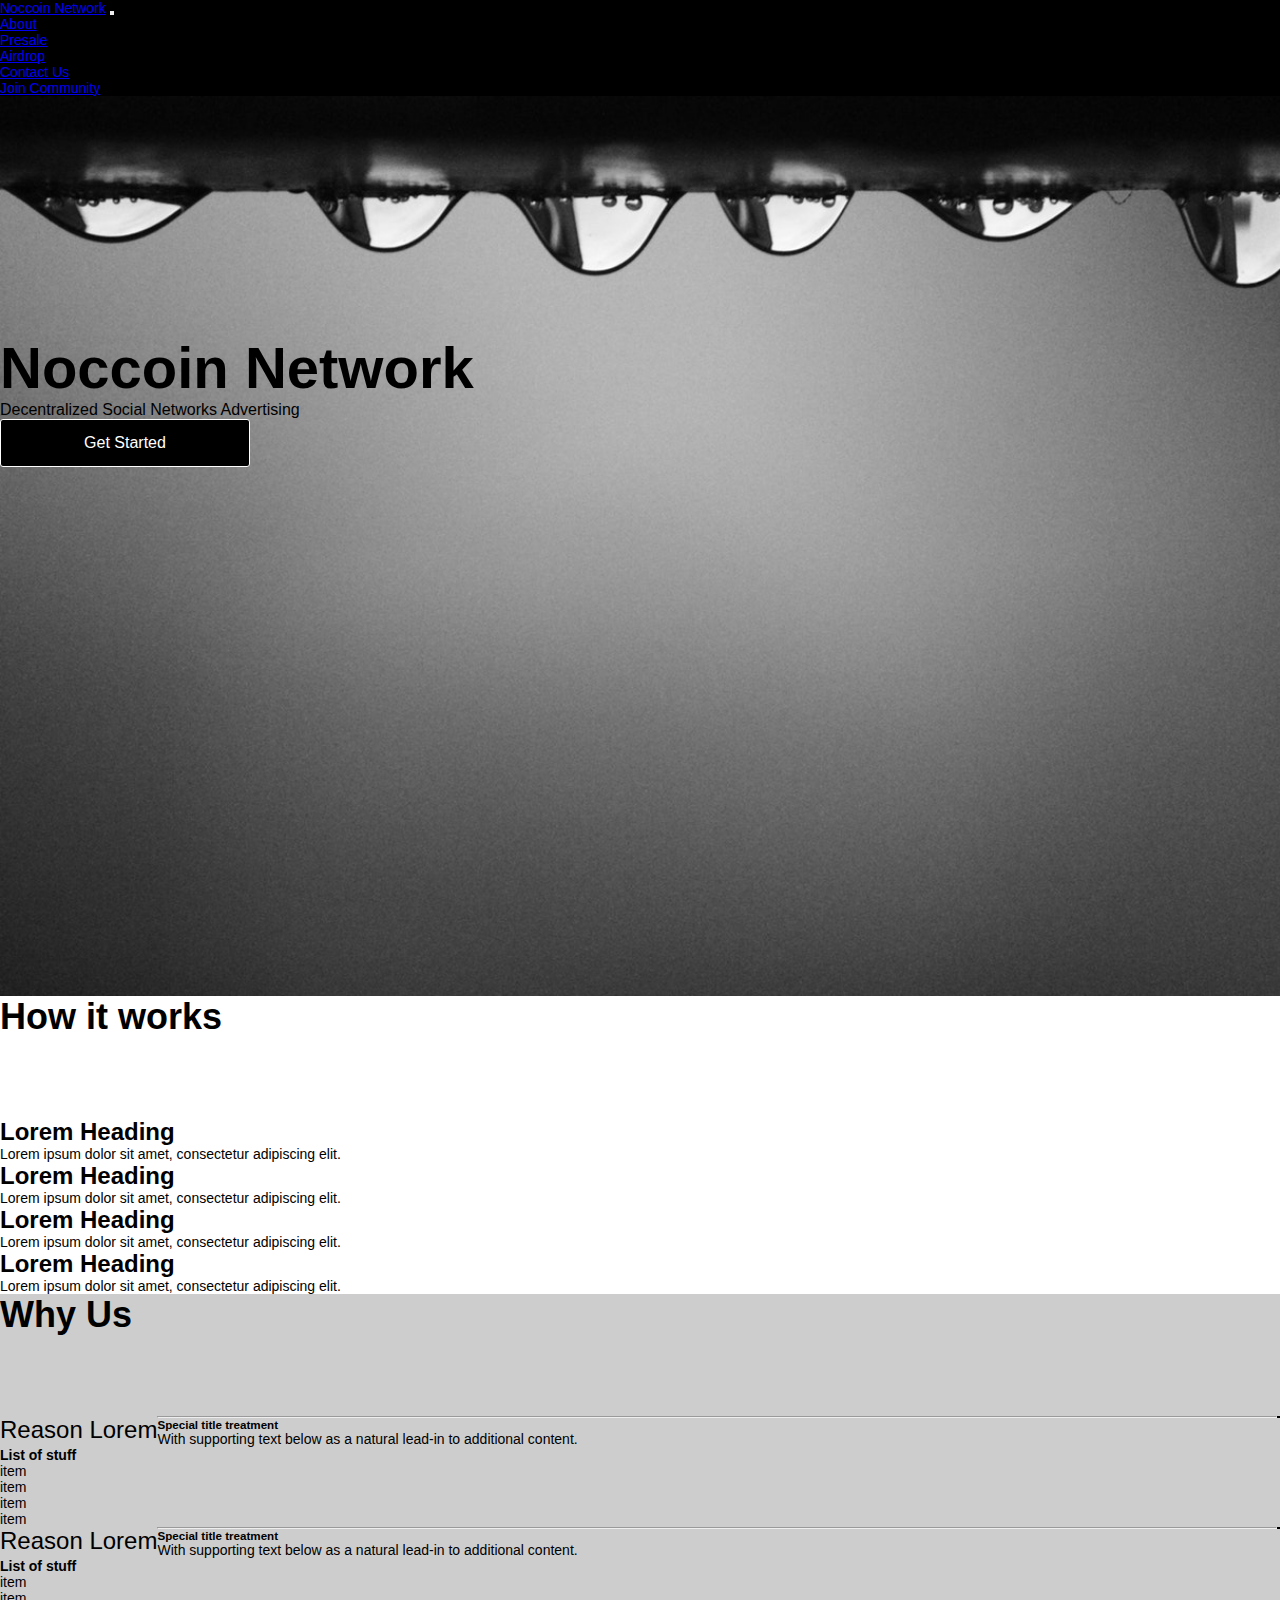
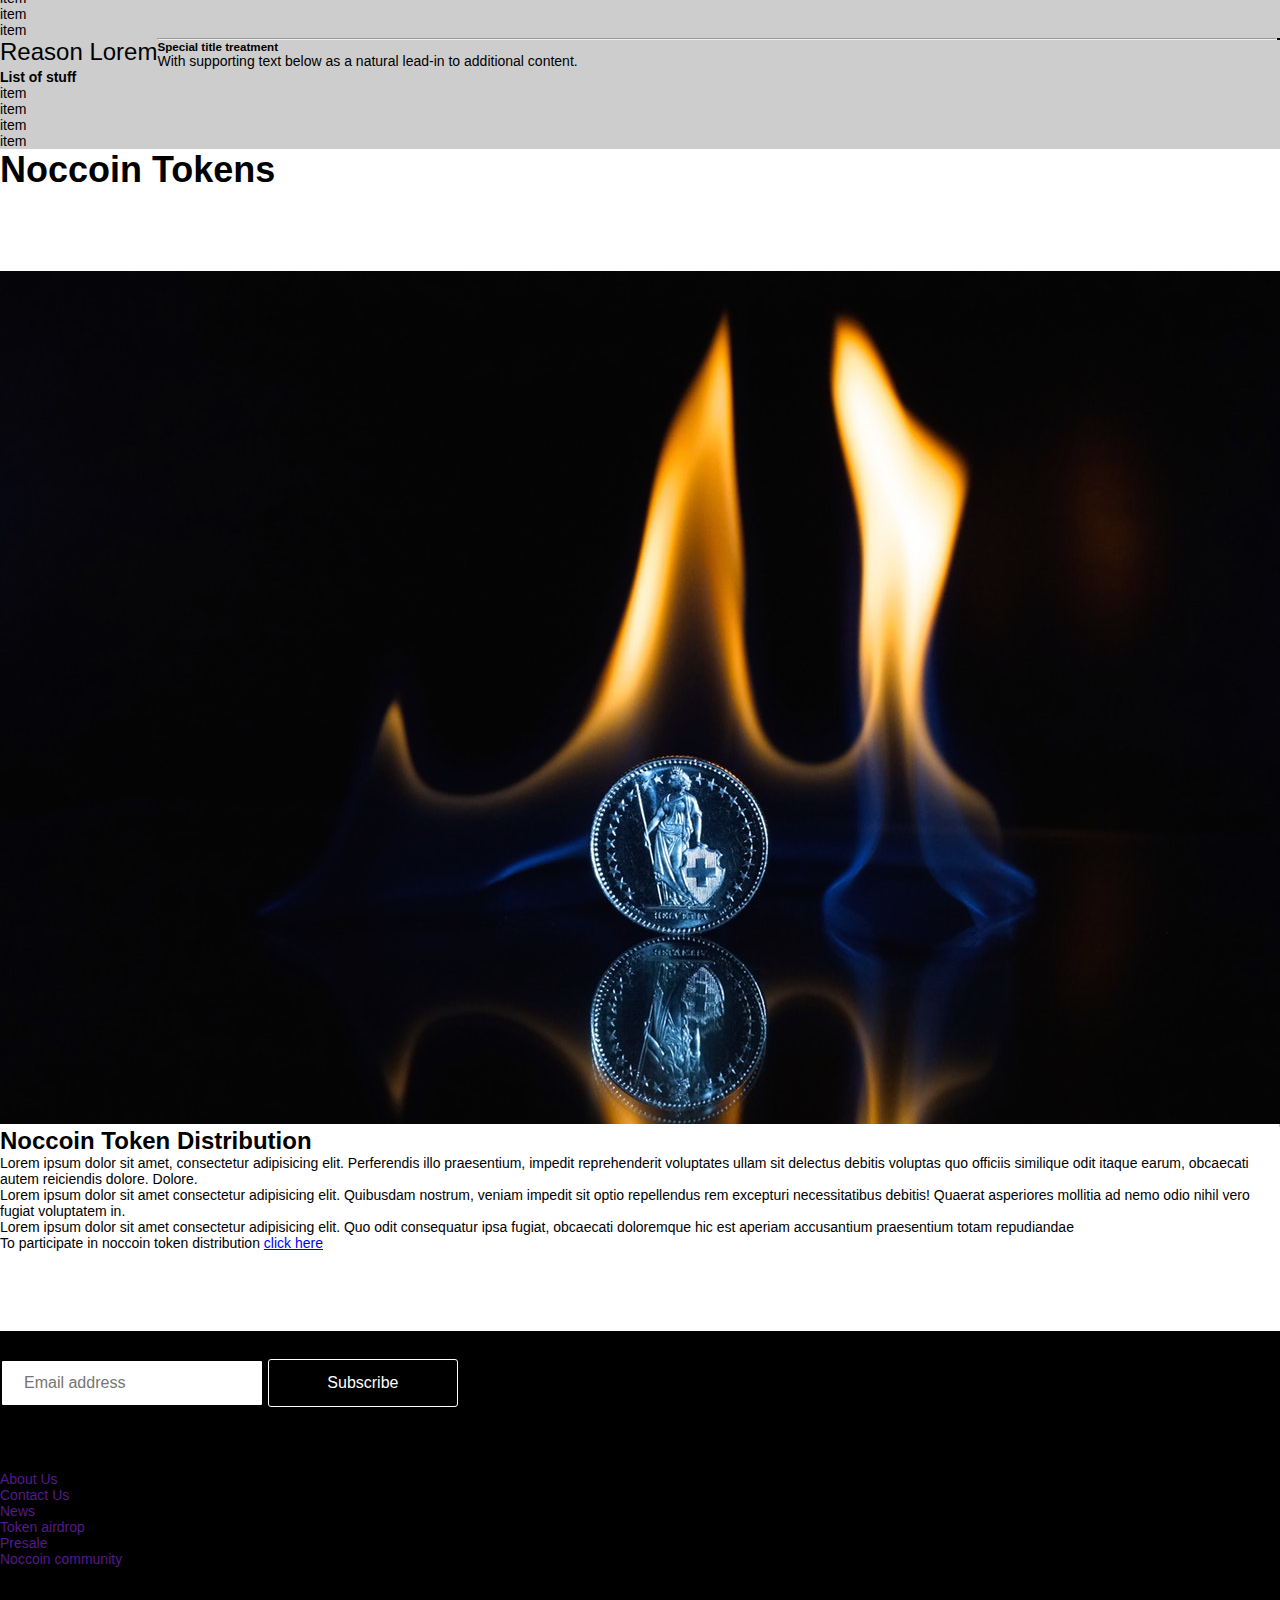
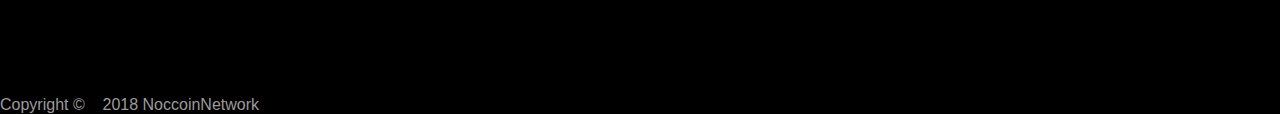
==== index.html @ 542a272d "add noccoin homepage" ====
<!DOCTYPE html>
<html lang="en">
<head>
    <meta charset="UTF-8">
    <meta name="viewport" content="width=device-width, initial-scale=1.0">
    <meta http-equiv="X-UA-Compatible" content="ie=edge">
    <title>Noccoin Network - Homepage</title>
    <link rel="stylesheet" href="https://stackpath.bootstrapcdn.com/bootstrap/4.1.0/css/bootstrap.min.css" 
        integrity="sha384-9gVQ4dYFwwWSjIDZnLEWnxCjeSWFphJiwGPXr1jddIhOegiu1FwO5qRGvFXOdJZ4" 
        crossorigin="anonymous">
    <link rel="stylesheet" href="https://use.fontawesome.com/releases/v5.0.13/css/all.css" 
        integrity="sha384-DNOHZ68U8hZfKXOrtjWvjxusGo9WQnrNx2sqG0tfsghAvtVlRW3tvkXWZh58N9jp" 
        crossorigin="anonymous">
    <link href="https://fonts.googleapis.com/css?family=Tajawal:400,500,700" rel="stylesheet">
    <link rel="stylesheet" href="assets/css/main.css">
    <link rel="stylesheet" href="assets/css/style.css">
</head>
<body>
    <!--  header -->
    <header class="bg-black">
        <nav class="navbar navbar-expand-lg navbar-light border">
            <a class="navbar-brand text-white" href="#">Noccoin Network</a>
            <button class="navbar-toggler border" type="button" data-toggle="collapse" data-target="#navbarSupportedContent" aria-controls="navbarSupportedContent" aria-expanded="false" aria-label="Toggle navigation">
                <span class="fas fa-bars text-white"></span>
            </button>
            
            <div class="collapse navbar-collapse" id="navbarSupportedContent">
                <ul class="navbar-nav mr-auto">   
                </ul>
                <ul class="navbar-nav navbar-right">
                    <li class="nav-item">
                        <a class="nav-link text-white" href="#">About</a>
                    </li>
                    <li class="nav-item">
                        <a class="nav-link text-white" href="#">Presale</a>
                    </li>
                    <li class="nav-item">
                        <a class="nav-link text-white" href="#">Airdrop</a>
                    </li>
                    <li class="nav-item">
                        <a class="nav-link text-white" href="#">Contact Us</a>
                    </li>
                    <li class="nav-item">
                        <a class="nav-link btn btn-primary text-white" href="#">Join Community</a>
                    </li>
                </ul>
                
            </div>
        </nav>
    </header>
    <!-- ./ header -->
    <!-- Main -->
    <main>
        <div class="welcome">
            <div class="welcome_banner">
                <div class="row mr-0">
                    <div class="col-lg-12">
                        <div class="welcome_inner-text pt-19r text-center">
                            <h1 class="f-58 fw-500 text-white">Noccoin Network</h1>
                            <p class="f-16 text-white">Decentralized Social Networks Advertising</p>
                            <button class="btn welcome-btn mt-5">Get Started</button>
                        </div>
                    </div>
                    
                </div>
                
            </div>
        </div>
        <!-- How it works -->
        <section class="mt-5">
            <div>
                <h3 class="text-center f-36 fw-500">How it works</h3>
                <div class="container">
                    <div class="row mr-0 mt-80">
                        <div class="col-lg-3">
                            <div class="work-card">
                                <div class="card-header text-center bg-transparent border-0">
                                    <i class="fab fa-firstdraft f-40"></i>
                                </div>
                                <div class="card-body">
                                    <h3 class="f-24 fw-500 text-center">Lorem Heading</h3>
                                    <p class="f-14 text-center">Lorem ipsum dolor sit amet, consectetur adipiscing elit. </p>
                                </div>
                            </div>
                        </div>
                        <div class="col-lg-3">
                            <div class="work-card">
                                <div class="card-header text-center bg-transparent border-0">
                                    <i class="fas fa-anchor f-40"></i>
                                </div>
                                <div class="card-body">
                                    <h3 class="f-24 fw-500 text-center">Lorem Heading</h3>
                                    <p class="f-14 text-center">Lorem ipsum dolor sit amet, consectetur adipiscing elit. </p>
                                </div>
                            </div>
                        </div>
                        <div class="col-lg-3">
                            <div class="work-card">
                                <div class="card-header text-center bg-transparent border-0">
                                    <i class="fas fa-balance-scale f-40"></i>
                                </div>
                                <div class="card-body">
                                    <h3 class="f-24 fw-500 text-center">Lorem Heading</h3>
                                    <p class="f-14 text-center">Lorem ipsum dolor sit amet, consectetur adipiscing elit. </p>
                                </div>
                            </div>
                        </div>
                        <div class="col-lg-3">
                            <div class="work-card">
                                <div class="card-header text-center bg-transparent border-0">
                                    <i class="fas fa-briefcase f-40"></i>
                                </div>
                                <div class="card-body">
                                    <h3 class="f-24 fw-500 text-center">Lorem Heading</h3>
                                    <p class="f-14 text-center">Lorem ipsum dolor sit amet, consectetur adipiscing elit. </p>
                                </div>
                            </div>
                        </div>
                    </div>
                </div>
                
            </div>
        </section>
        <!-- ./ How it works -->
        <!-- Why Us -->
        <section class="mt-5 bg-grey">
            <div class="wrapper py-5">
                <h4 class="f-36 fw-500 text-center">Why Us</h4>
                <div class="container mt-80">
                    <div class="row mr-0">
                        <div class="col-lg-4">
                            <div class="card">
                                <div class="card-header bg-transparent pt-3 border-0 bd-right-blk">
                                    <p class="clearfix"> 
                                        <span class="pull-left f-24">Reason Lorem</span>
                                        <span class="pull-right"><i class="fas fa-ellipsis-h"></i></span> 
                                    </p>
                                    <p></p>
                                   <hr>
                                </div>
                                <div class="card-body">
                                    <h5 class="card-title">Special title treatment</h5>
                                    <p class="card-text">With supporting text below as a natural lead-in to additional content.</p>
                                    <ul class="list-none px-3">
                                        <h4>List of stuff</h4>
                                        <li class="list-none px-4">item</li>
                                        <li class="list-none px-4">item</li>
                                        <li class="list-none px-4">item</li>
                                        <li class="list-none px-4">item</li>
                                    </ul>
                                </div>
                            </div>
                        </div>
                        <div class="col-lg-4">
                            <div class="card">
                                <div class="card-header bg-transparent pt-3 border-0 bd-right-blk">
                                    <p class="clearfix"> 
                                        <span class="pull-left f-24">Reason Lorem</span>
                                        <span class="pull-right"><i class="fas fa-ellipsis-h"></i></span> 
                                    </p>
                                    <p></p>
                                    <hr>
                                </div>
                                <div class="card-body">
                                    <h5 class="card-title">Special title treatment</h5>
                                    <p class="card-text">With supporting text below as a natural lead-in to additional content.</p>
                                    <ul class="list-none px-3">
                                        <h4>List of stuff</h4>
                                        <li class="list-none px-4">item</li>
                                        <li class="list-none px-4">item</li>
                                        <li class="list-none px-4">item</li>
                                        <li class="list-none px-4">item</li>
                                    </ul>
                                </div>
                            </div>
                        </div>
                        <div class="col-lg-4">
                            <div class="card">
                                <div class="card-header bg-transparent pt-3 border-0 bd-right-blk">
                                    <p class="clearfix"> 
                                        <span class="pull-left f-24">Reason Lorem</span>
                                        <span class="pull-right"><i class="fas fa-ellipsis-h"></i></span> 
                                    </p>
                                    <p></p>
                                    <hr>
                                </div>
                                <div class="card-body">
                                    <h5 class="card-title">Special title treatment</h5>
                                    <p class="card-text">With supporting text below as a natural lead-in to additional content.</p>
                                    <ul class="list-none px-3">
                                        <h4>List of stuff</h4>
                                        <li class="list-none px-4">item</li>
                                        <li class="list-none px-4">item</li>
                                        <li class="list-none px-4">item</li>
                                        <li class="list-none px-4">item</li>
                                    </ul>
                                </div>
                            </div>
                        </div>
                    </div>
                </div>
            </div>
        </section>
        <!-- ./ why us -->
        <!-- token -->
        <section class="mt-5">
            <div class="wrapper py-5">
                <h3 class="f-36 fw-500 text-center">Noccoin Tokens</h3>
                <div class="container mt-80">
                    <div class="row mr-0">
                        <div class="col-lg-6">
                            <div class="bd-right-grey">
                                <img src="assets/images/small-img.jpeg" class="w-100" alt="">
                            </div>
                        </div>
                        <div class="col-lg-6">
                            <div class="wrapper">
                                <h3 class="f-24 fw-500">Noccoin Token Distribution</h3>
                                <div class="content">
                                    <p>
                                        Lorem ipsum dolor sit amet, consectetur adipisicing elit. 
                                        Perferendis illo praesentium, impedit reprehenderit voluptates 
                                        ullam sit delectus debitis voluptas quo officiis similique odit 
                                        itaque earum, 
                                        obcaecati autem reiciendis dolore. Dolore.
                                    </p>
                                    <p>
                                        Lorem ipsum dolor sit amet consectetur adipisicing elit. 
                                        Quibusdam nostrum, veniam impedit sit optio repellendus rem excepturi necessitatibus debitis! 
                                        Quaerat asperiores mollitia ad nemo odio nihil vero fugiat voluptatem in.
                                    </p>
                                    <p>
                                        Lorem ipsum dolor sit amet consectetur adipisicing elit. 
                                        Quo odit consequatur ipsa fugiat, obcaecati doloremque hic est aperiam 
                                        accusantium praesentium totam repudiandae
                                    </p>
                                    <p>To participate in noccoin token distribution 
                                        <a href="https://goo.gl/forms/omJIiRt7pYPE4oUs2">click here</a>
                                    </p>
                                </div>
                            </div>
                        </div>
                    </div>
                </div>
            </div>
        </section>
        <!-- ./ token -->
        
    </main>
    <!-- ./end main -->
    <!-- footer -->
    <footer class="bg-black mt-80 pb-5">
        <div class="container-fluid">
            <div class="row footer-level-one">
                <div class="col-lg-5">
                    <div class="mt-64">
                        <p class="f-24 fw-500 text-white">Get exclusive updates about Noccoin</p>
                        <form action="">
                            <input type="email" class="sub-input border-0" placeholder="Email address">
                            <button class="btn btn-large ml-2">Subscribe</button>
                        </form>
                        
                    </div>
                </div>
                <div class="col-lg-7">
                    <div class="row mt-64">
                        <div class="col-lg-3">
                            <ul>
                                <li class= "list-none f-14 mb-4">
                                    <a href="" class="text-white no-decor">About Us</a>
                                </li>
                                <li class="list-none f-14 mb-4">
                                    <a href="" class="text-white no-decor">Contact Us</a>
                                </li>
                                <li class="list-none f-14 mb-4">
                                    <a href="" class="text-white no-decor">News</a>
                                </li>
                            </ul>
                        </div>
                        <div class="col-lg-4">
                            <ul>
                                <li class= "list-none f-14 mb-4">
                                    <a href="" class="text-white no-decor">Token airdrop</a>
                                </li>
                                <li class="list-none f-14 mb-4">
                                    <a href="" class="text-white no-decor">Presale</a>
                                </li>
                                <li class="list-none f-14 mb-4">
                                    <a href="" class="text-white no-decor">Noccoin community</a>
                                </li>
                            </ul>
                        </div>
                        <div class="col-lg-5">
                            <div class="text-white">Follow us on 
                                <span class="ml-3">
                                    <a href="facebook.com" class="no-decor text-white">
                                        <i class="fab fa-facebook-f f-24"></i>
                                    </a>
                                    <a href="https://twitter.com/noccoin" class="no-decor text-white">
                                        <i class="fab fa-twitter f-24 mx-2"></i>
                                    </a>
                                    <a href="https://medium.com/@noccoin" class="no-decor text-white">
                                        <i class="fab fa-medium f-24"></i> 
                                    </a>
                                    <a href="https://t.me/joinchat/FpZ5JUn57MQWHUMlklxXyw" class="no-decor text-white">
                                        <i class="fab fa-telegram f-24 mx-2"></i>
                                    </a>
                                    <a href="https://github.com/noccoin-network" class="no-decor text-white ">
                                        <i class="fab fa-github f-24"></i>
                                    </a>
                                </span>
                            </div>
                        </div>
                    </div>
                </div>
            </div>
            <div class="row footer-level-two">
                <div class="col-md-12 text-center mt-7e2">
                    <p class="grey-sd f-16 text-center">Copyright &copy; &nbsp; &nbsp;2018 NoccoinNetwork</p>
                </div>
            </div>
        </div>

    </footer>
    <!-- ./ footer -->
    

    <script src="https://code.jquery.com/jquery-3.3.1.slim.min.js" 
        integrity="sha384-q8i/X+965DzO0rT7abK41JStQIAqVgRVzpbzo5smXKp4YfRvH+8abtTE1Pi6jizo" 
        crossorigin="anonymous"></script>
    <script src="https://cdnjs.cloudflare.com/ajax/libs/popper.js/1.14.0/umd/popper.min.js" 
        integrity="sha384-cs/chFZiN24E4KMATLdqdvsezGxaGsi4hLGOzlXwp5UZB1LY//20VyM2taTB4QvJ" 
        crossorigin="anonymous"></script>
    <script src="https://stackpath.bootstrapcdn.com/bootstrap/4.1.0/js/bootstrap.min.js" 
        integrity="sha384-uefMccjFJAIv6A+rW+L4AHf99KvxDjWSu1z9VI8SKNVmz4sk7buKt/6v9KI65qnm" 
        crossorigin="anonymous"></script>
</body>
</html>
---- assets/css/main.css ----
/*
* stylesheet for noccoin
*  import all partials
*/
/* line 1, C:/Users/Baron2Oxide/Desktop/noccoin-website/assets/sass/_base.scss */
* {
  margin: 0;
  padding: 0;
  box-sizing: border-box;
}

/* line 6, C:/Users/Baron2Oxide/Desktop/noccoin-website/assets/sass/_base.scss */
html, body {
  font-family: "Tajawal", sans-serif;
  font-size: 14px;
  font-weight: normal;
  width: 100%;
  background: #FFF;
}

/* line 13, C:/Users/Baron2Oxide/Desktop/noccoin-website/assets/sass/_base.scss */
body {
  font-family: 'Work Sans', sans-serif !important;
}

/* line 17, C:/Users/Baron2Oxide/Desktop/noccoin-website/assets/sass/_base.scss */
.f-12 {
  font-size: 12px;
}

/* line 18, C:/Users/Baron2Oxide/Desktop/noccoin-website/assets/sass/_base.scss */
.f-14 {
  font-size: 14px;
}

/* line 19, C:/Users/Baron2Oxide/Desktop/noccoin-website/assets/sass/_base.scss */
.f-16 {
  font-size: 16px;
}

/* line 20, C:/Users/Baron2Oxide/Desktop/noccoin-website/assets/sass/_base.scss */
.f-24 {
  font-size: 24px;
}

/* line 21, C:/Users/Baron2Oxide/Desktop/noccoin-website/assets/sass/_base.scss */
.f-36 {
  font-size: 36px;
}

/* line 22, C:/Users/Baron2Oxide/Desktop/noccoin-website/assets/sass/_base.scss */
.f-40 {
  font-size: 40px;
}

/* line 23, C:/Users/Baron2Oxide/Desktop/noccoin-website/assets/sass/_base.scss */
.f-58 {
  font-size: 58px;
}

/* line 27, C:/Users/Baron2Oxide/Desktop/noccoin-website/assets/sass/_base.scss */
.bg-grey {
  background: #cdcdcd;
}

/* line 28, C:/Users/Baron2Oxide/Desktop/noccoin-website/assets/sass/_base.scss */
.bg-black {
  background: #000;
}

/* line 29, C:/Users/Baron2Oxide/Desktop/noccoin-website/assets/sass/_base.scss */
.grey-sd {
  color: #9b9b9b;
}

/* line 30, C:/Users/Baron2Oxide/Desktop/noccoin-website/assets/sass/_base.scss */
.grey-bd {
  border: 1px solid #cdcdcd;
}

/* line 31, C:/Users/Baron2Oxide/Desktop/noccoin-website/assets/sass/_base.scss */
.bd-right-grey {
  border-right: 1px solid #cdcdcd;
}

/* line 32, C:/Users/Baron2Oxide/Desktop/noccoin-website/assets/sass/_base.scss */
.bd-right-blk {
  border-right: 3px solid #000 !important;
}

/* line 33, C:/Users/Baron2Oxide/Desktop/noccoin-website/assets/sass/_base.scss */
.pull-left {
  float: left;
}

/* line 34, C:/Users/Baron2Oxide/Desktop/noccoin-website/assets/sass/_base.scss */
.pull-right {
  float: right;
}

/* line 35, C:/Users/Baron2Oxide/Desktop/noccoin-website/assets/sass/_base.scss */
.list-none {
  list-style-type: none;
}

/* line 36, C:/Users/Baron2Oxide/Desktop/noccoin-website/assets/sass/_base.scss */
.no-decor {
  text-decoration: none;
}

/* line 37, C:/Users/Baron2Oxide/Desktop/noccoin-website/assets/sass/_base.scss */
.no-decor:hover {
  text-decoration: none;
  color: #cdcdcd;
}

/* line 43, C:/Users/Baron2Oxide/Desktop/noccoin-website/assets/sass/_base.scss */
.width-300 {
  width: 300px;
}

/* line 47, C:/Users/Baron2Oxide/Desktop/noccoin-website/assets/sass/_base.scss */
.pt-19r {
  padding-top: 17rem;
}

@media (min-width: 576px) and (max-width: 767px) {
  /* line 47, C:/Users/Baron2Oxide/Desktop/noccoin-website/assets/sass/_base.scss */
  .pt-19r {
    padding-top: 1rem;
  }
}

@media (max-width: 575px) {
  /* line 47, C:/Users/Baron2Oxide/Desktop/noccoin-website/assets/sass/_base.scss */
  .pt-19r {
    padding-top: 8rem;
  }
}

/* line 58, C:/Users/Baron2Oxide/Desktop/noccoin-website/assets/sass/_base.scss */
.mt-64 {
  margin-top: 64px;
}

/* line 59, C:/Users/Baron2Oxide/Desktop/noccoin-website/assets/sass/_base.scss */
.mt-80 {
  margin-top: 80px;
}

/* line 60, C:/Users/Baron2Oxide/Desktop/noccoin-website/assets/sass/_base.scss */
.mt-7e2 {
  margin-top: 7.2rem;
}

@media (min-width: 576px) and (max-width: 767px) {
  /* line 65, C:/Users/Baron2Oxide/Desktop/noccoin-website/assets/sass/_base.scss */
  .card {
    margin-bottom: 1em;
  }
}

@media (max-width: 575px) {
  /* line 65, C:/Users/Baron2Oxide/Desktop/noccoin-website/assets/sass/_base.scss */
  .card {
    margin-bottom: 1em;
  }
}

@media (max-width: 575px) {
  /* line 74, C:/Users/Baron2Oxide/Desktop/noccoin-website/assets/sass/_base.scss */
  .wrapper h3 {
    text-align: center;
    padding: 1em 0 0;
  }
}

@media (max-width: 575px) {
  /* line 81, C:/Users/Baron2Oxide/Desktop/noccoin-website/assets/sass/_base.scss */
  .content {
    padding: 1rem 1rem 0 2.5rem;
  }
}

@media (max-width: 575px) {
  /* line 86, C:/Users/Baron2Oxide/Desktop/noccoin-website/assets/sass/_base.scss */
  .row {
    margin-left: 0 !important;
  }
}

/* line 1, C:/Users/Baron2Oxide/Desktop/noccoin-website/assets/sass/_button.scss */
.welcome-btn {
  width: 250px;
  height: 48px;
  border-radius: 3px;
  font-weight: 500;
  font-size: 16px;
  background: #000;
  color: #FFF;
  border: 1px solid #FFF;
}

/* line 11, C:/Users/Baron2Oxide/Desktop/noccoin-website/assets/sass/_button.scss */
.welcome-btn:hover {
  outline: 0;
  box-shadow: 3px 3px 0 #fff;
  transform: translate(-3px, -3px);
}

/* line 17, C:/Users/Baron2Oxide/Desktop/noccoin-website/assets/sass/_button.scss */
.sub-input {
  width: 264px;
  height: 48px;
  border-radius: 3px;
  background: #FFF;
  padding: 12px 22px;
  border: 2px solid #000;
  font-size: 16px;
}

@media (max-width: 575px) {
  /* line 17, C:/Users/Baron2Oxide/Desktop/noccoin-website/assets/sass/_button.scss */
  .sub-input {
    margin-bottom: 1em;
  }
}

/* line 29, C:/Users/Baron2Oxide/Desktop/noccoin-website/assets/sass/_button.scss */
.sub-input:focus {
  outline: 0;
  box-shadow: 0px 0 4px 4px #6176ab;
  border: 1px solid #6176ab !important;
}

/* line 34, C:/Users/Baron2Oxide/Desktop/noccoin-website/assets/sass/_button.scss */
.btn-large {
  width: 190px;
  height: 48px;
  border-radius: 3px;
  font-weight: 500;
  font-size: 16px;
  background: #000;
  color: #FFF;
  border: 1px solid #FFF;
}

@media (max-width: 575px) {
  /* line 34, C:/Users/Baron2Oxide/Desktop/noccoin-website/assets/sass/_button.scss */
  .btn-large {
    width: 264px;
    margin-left: 0 !important;
  }
}

/* line 48, C:/Users/Baron2Oxide/Desktop/noccoin-website/assets/sass/_button.scss */
.btn-large:hover {
  outline: 0;
  box-shadow: 3px 3px 0 #fff;
  transform: translate(-3px, -3px);
}

/*# sourceMappingURL=../css/main.map */
---- assets/css/style.css ----
.welcome_banner{
    width:100%;
    height: 100vh;
    background-image: url('../images/black-bg.jpeg');
    background-size: cover;
    background-repeat: no-repeat;
}
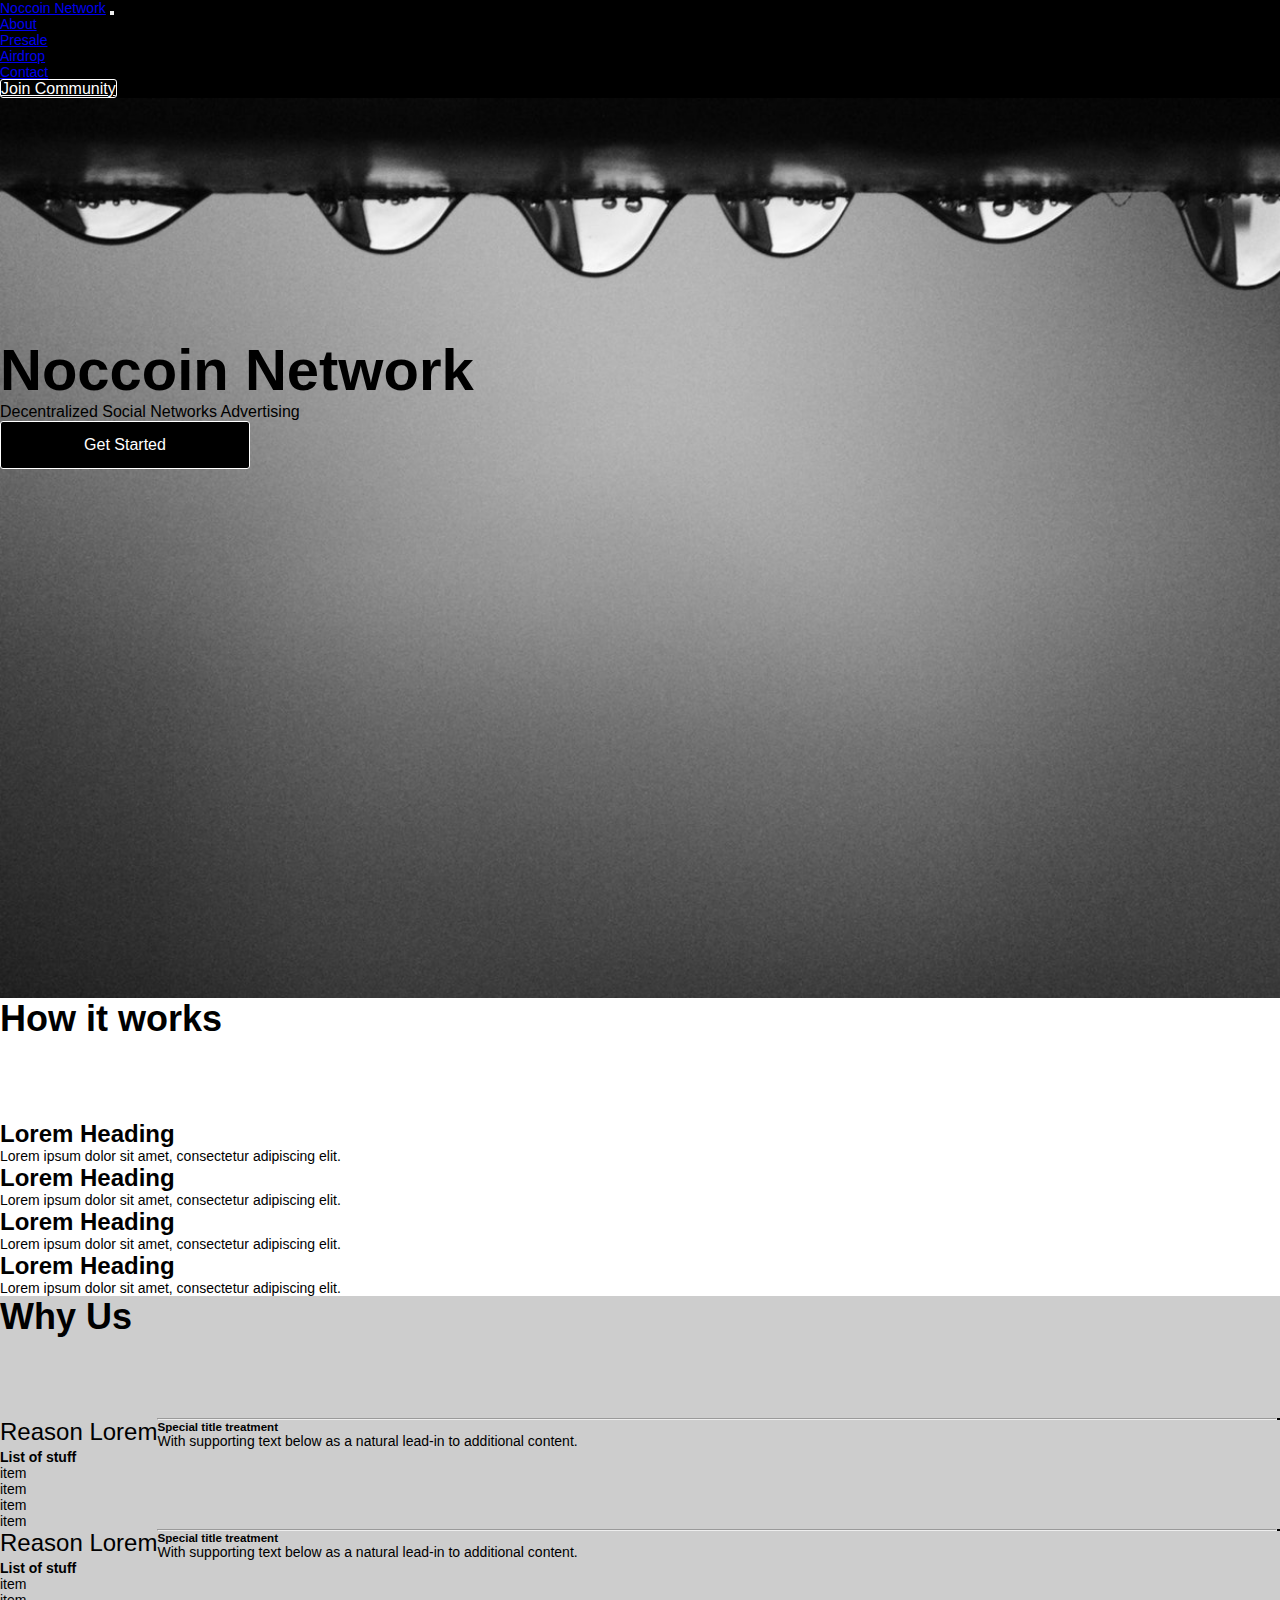
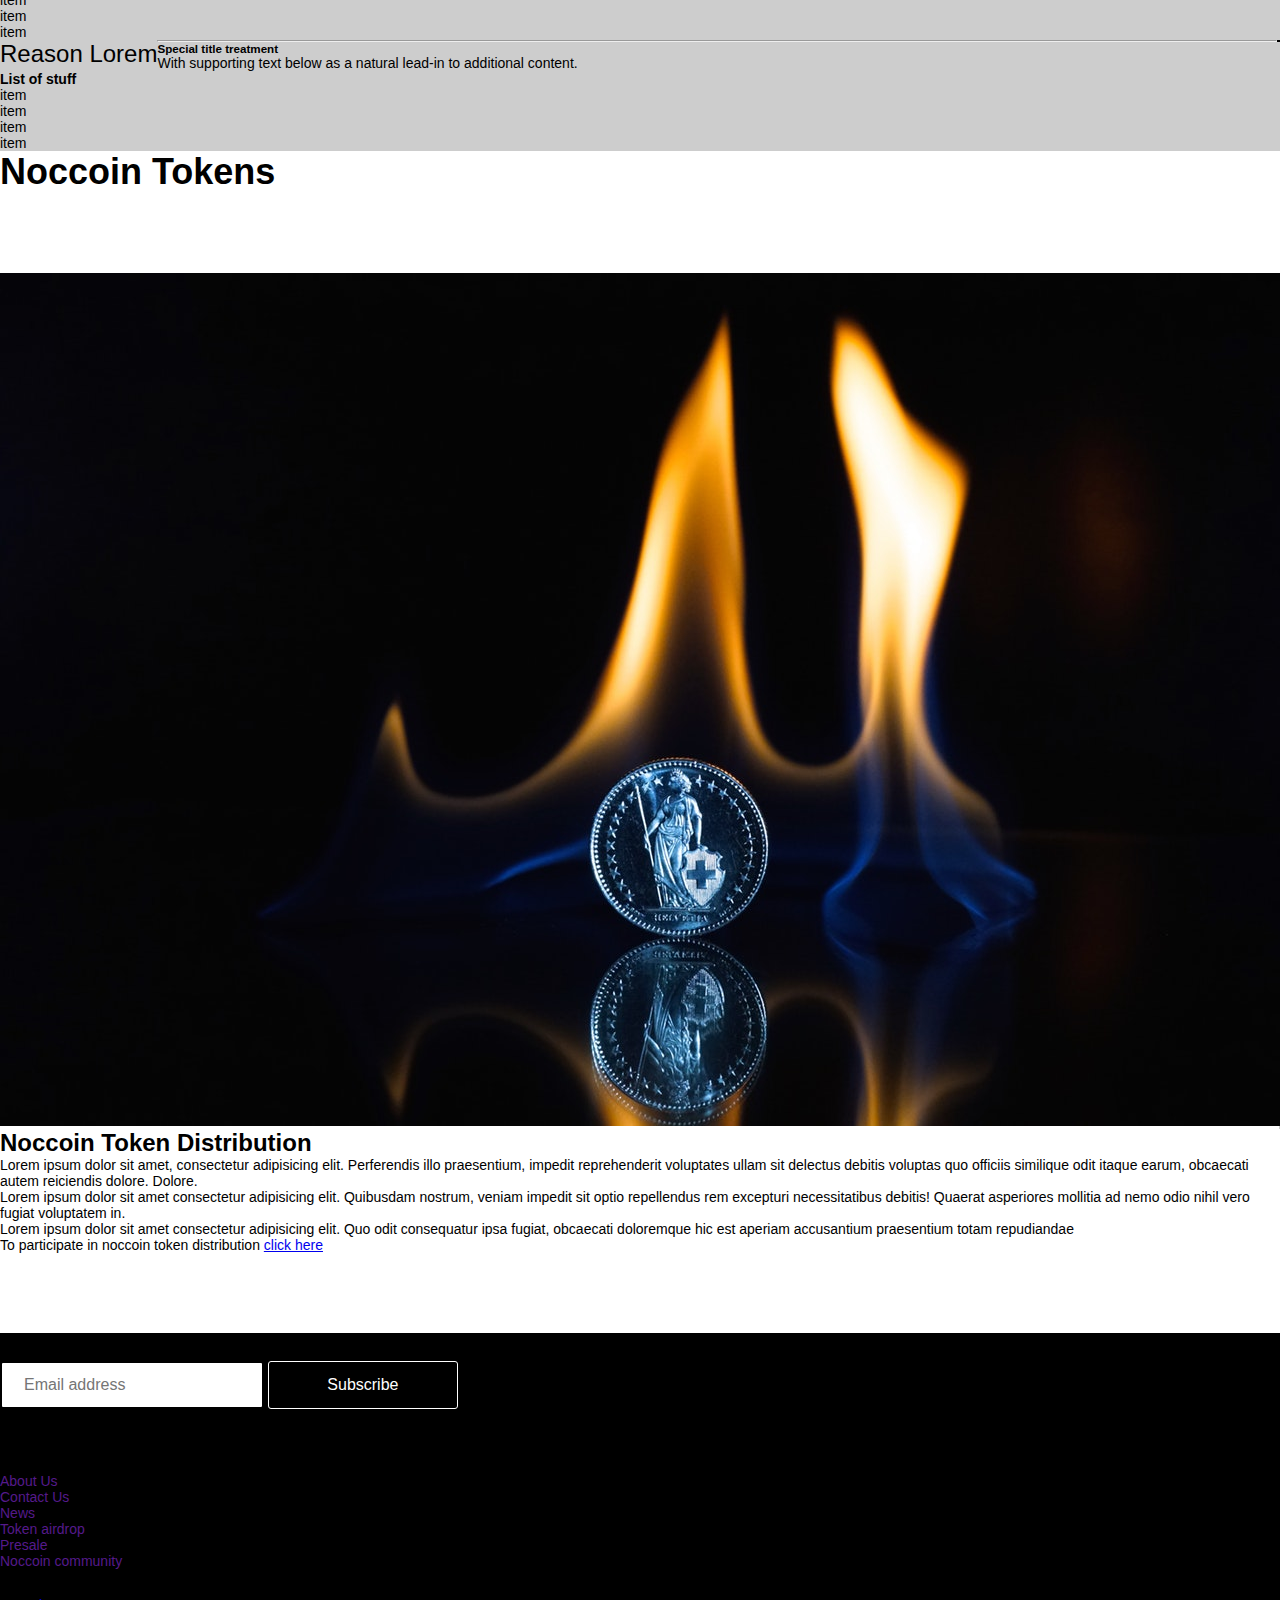
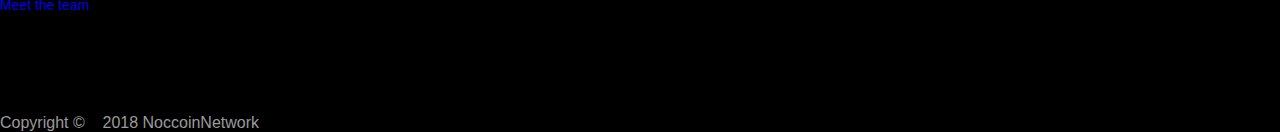
==== commit 666ead9c: "added multiple pages" ====
--- a/index.html
+++ b/index.html
@@ -19,7 +19,7 @@
     <!--  header -->
     <header class="bg-black">
         <nav class="navbar navbar-expand-lg navbar-light border">
-            <a class="navbar-brand text-white" href="#">Noccoin Network</a>
+            <a class="navbar-brand text-white" href="index.html">Noccoin Network</a>
             <button class="navbar-toggler border" type="button" data-toggle="collapse" data-target="#navbarSupportedContent" aria-controls="navbarSupportedContent" aria-expanded="false" aria-label="Toggle navigation">
                 <span class="fas fa-bars text-white"></span>
             </button>
@@ -29,19 +29,19 @@
                 </ul>
                 <ul class="navbar-nav navbar-right">
                     <li class="nav-item">
-                        <a class="nav-link text-white" href="#">About</a>
-                    </li>
-                    <li class="nav-item">
-                        <a class="nav-link text-white" href="#">Presale</a>
-                    </li>
-                    <li class="nav-item">
-                        <a class="nav-link text-white" href="#">Airdrop</a>
-                    </li>
-                    <li class="nav-item">
-                        <a class="nav-link text-white" href="#">Contact Us</a>
-                    </li>
-                    <li class="nav-item">
-                        <a class="nav-link btn btn-primary text-white" href="#">Join Community</a>
+                        <a class="nav-link text-white" href="about.html">About</a>
+                    </li>
+                    <li class="nav-item">
+                        <a class="nav-link text-white" href="presale.html">Presale</a>
+                    </li>
+                    <li class="nav-item">
+                        <a class="nav-link text-white" href="airdrop.html">Airdrop</a>
+                    </li>
+                    <li class="nav-item">
+                        <a class="nav-link text-white" href="contact.html">Contact</a>
+                    </li>
+                    <li class="nav-item">
+                        <a class="nav-link btn btn-large bg-black text-white white-bd" href="https://t.me/joinchat/FpZ5JUn57MQWHUMlklxXyw">Join Community</a>
                     </li>
                 </ul>
                 
@@ -310,6 +310,7 @@
                                     </a>
                                 </span>
                             </div>
+                            <div class="mt-3"><a href="team.html" class="no-decor text-white">Meet the team</a></div>
                         </div>
                     </div>
                 </div>
--- a/assets/css/main.css
+++ b/assets/css/main.css
@@ -69,106 +69,126 @@
 }
 
 /* line 29, C:/Users/Baron2Oxide/Desktop/noccoin-website/assets/sass/_base.scss */
+.bg-white {
+  background: #fff;
+}
+
+/* line 30, C:/Users/Baron2Oxide/Desktop/noccoin-website/assets/sass/_base.scss */
 .grey-sd {
   color: #9b9b9b;
 }
 
-/* line 30, C:/Users/Baron2Oxide/Desktop/noccoin-website/assets/sass/_base.scss */
+/* line 31, C:/Users/Baron2Oxide/Desktop/noccoin-website/assets/sass/_base.scss */
 .grey-bd {
   border: 1px solid #cdcdcd;
 }
 
-/* line 31, C:/Users/Baron2Oxide/Desktop/noccoin-website/assets/sass/_base.scss */
+/* line 32, C:/Users/Baron2Oxide/Desktop/noccoin-website/assets/sass/_base.scss */
+.br-30 {
+  border-radius: 30px !important;
+}
+
+/* line 33, C:/Users/Baron2Oxide/Desktop/noccoin-website/assets/sass/_base.scss */
 .bd-right-grey {
   border-right: 1px solid #cdcdcd;
 }
 
-/* line 32, C:/Users/Baron2Oxide/Desktop/noccoin-website/assets/sass/_base.scss */
+/* line 34, C:/Users/Baron2Oxide/Desktop/noccoin-website/assets/sass/_base.scss */
+.white-bd {
+  border: 1px solid #fff;
+}
+
+/* line 35, C:/Users/Baron2Oxide/Desktop/noccoin-website/assets/sass/_base.scss */
 .bd-right-blk {
   border-right: 3px solid #000 !important;
 }
 
-/* line 33, C:/Users/Baron2Oxide/Desktop/noccoin-website/assets/sass/_base.scss */
+/* line 36, C:/Users/Baron2Oxide/Desktop/noccoin-website/assets/sass/_base.scss */
 .pull-left {
   float: left;
 }
 
-/* line 34, C:/Users/Baron2Oxide/Desktop/noccoin-website/assets/sass/_base.scss */
+/* line 37, C:/Users/Baron2Oxide/Desktop/noccoin-website/assets/sass/_base.scss */
 .pull-right {
   float: right;
 }
 
-/* line 35, C:/Users/Baron2Oxide/Desktop/noccoin-website/assets/sass/_base.scss */
+/* line 38, C:/Users/Baron2Oxide/Desktop/noccoin-website/assets/sass/_base.scss */
 .list-none {
   list-style-type: none;
 }
 
-/* line 36, C:/Users/Baron2Oxide/Desktop/noccoin-website/assets/sass/_base.scss */
+/* line 39, C:/Users/Baron2Oxide/Desktop/noccoin-website/assets/sass/_base.scss */
 .no-decor {
   text-decoration: none;
 }
 
-/* line 37, C:/Users/Baron2Oxide/Desktop/noccoin-website/assets/sass/_base.scss */
+/* line 40, C:/Users/Baron2Oxide/Desktop/noccoin-website/assets/sass/_base.scss */
 .no-decor:hover {
   text-decoration: none;
   color: #cdcdcd;
 }
 
-/* line 43, C:/Users/Baron2Oxide/Desktop/noccoin-website/assets/sass/_base.scss */
+/* line 46, C:/Users/Baron2Oxide/Desktop/noccoin-website/assets/sass/_base.scss */
 .width-300 {
   width: 300px;
 }
 
 /* line 47, C:/Users/Baron2Oxide/Desktop/noccoin-website/assets/sass/_base.scss */
+.h-400 {
+  height: 400px !important;
+}
+
+/* line 51, C:/Users/Baron2Oxide/Desktop/noccoin-website/assets/sass/_base.scss */
 .pt-19r {
   padding-top: 17rem;
 }
 
 @media (min-width: 576px) and (max-width: 767px) {
-  /* line 47, C:/Users/Baron2Oxide/Desktop/noccoin-website/assets/sass/_base.scss */
+  /* line 51, C:/Users/Baron2Oxide/Desktop/noccoin-website/assets/sass/_base.scss */
   .pt-19r {
     padding-top: 1rem;
   }
 }
 
 @media (max-width: 575px) {
-  /* line 47, C:/Users/Baron2Oxide/Desktop/noccoin-website/assets/sass/_base.scss */
+  /* line 51, C:/Users/Baron2Oxide/Desktop/noccoin-website/assets/sass/_base.scss */
   .pt-19r {
     padding-top: 8rem;
   }
 }
 
-/* line 58, C:/Users/Baron2Oxide/Desktop/noccoin-website/assets/sass/_base.scss */
+/* line 62, C:/Users/Baron2Oxide/Desktop/noccoin-website/assets/sass/_base.scss */
 .mt-64 {
   margin-top: 64px;
 }
 
-/* line 59, C:/Users/Baron2Oxide/Desktop/noccoin-website/assets/sass/_base.scss */
+/* line 63, C:/Users/Baron2Oxide/Desktop/noccoin-website/assets/sass/_base.scss */
 .mt-80 {
   margin-top: 80px;
 }
 
-/* line 60, C:/Users/Baron2Oxide/Desktop/noccoin-website/assets/sass/_base.scss */
+/* line 64, C:/Users/Baron2Oxide/Desktop/noccoin-website/assets/sass/_base.scss */
 .mt-7e2 {
   margin-top: 7.2rem;
 }
 
 @media (min-width: 576px) and (max-width: 767px) {
-  /* line 65, C:/Users/Baron2Oxide/Desktop/noccoin-website/assets/sass/_base.scss */
+  /* line 70, C:/Users/Baron2Oxide/Desktop/noccoin-website/assets/sass/_base.scss */
   .card {
     margin-bottom: 1em;
   }
 }
 
 @media (max-width: 575px) {
-  /* line 65, C:/Users/Baron2Oxide/Desktop/noccoin-website/assets/sass/_base.scss */
+  /* line 70, C:/Users/Baron2Oxide/Desktop/noccoin-website/assets/sass/_base.scss */
   .card {
     margin-bottom: 1em;
   }
 }
 
 @media (max-width: 575px) {
-  /* line 74, C:/Users/Baron2Oxide/Desktop/noccoin-website/assets/sass/_base.scss */
+  /* line 79, C:/Users/Baron2Oxide/Desktop/noccoin-website/assets/sass/_base.scss */
   .wrapper h3 {
     text-align: center;
     padding: 1em 0 0;
@@ -176,17 +196,31 @@
 }
 
 @media (max-width: 575px) {
-  /* line 81, C:/Users/Baron2Oxide/Desktop/noccoin-website/assets/sass/_base.scss */
+  /* line 86, C:/Users/Baron2Oxide/Desktop/noccoin-website/assets/sass/_base.scss */
   .content {
     padding: 1rem 1rem 0 2.5rem;
   }
 }
 
 @media (max-width: 575px) {
-  /* line 86, C:/Users/Baron2Oxide/Desktop/noccoin-website/assets/sass/_base.scss */
+  /* line 91, C:/Users/Baron2Oxide/Desktop/noccoin-website/assets/sass/_base.scss */
   .row {
     margin-left: 0 !important;
   }
+}
+
+/* line 96, C:/Users/Baron2Oxide/Desktop/noccoin-website/assets/sass/_base.scss */
+.msg-input {
+  width: 80%;
+  border: 2px solid #000;
+  height: 80px;
+  padding: 0 1em;
+}
+
+/* line 102, C:/Users/Baron2Oxide/Desktop/noccoin-website/assets/sass/_base.scss */
+.bs-dark {
+  border: 2px solid #eee;
+  box-shadow: 0px 1px 1px 2px #ededed;
 }
 
 /* line 1, C:/Users/Baron2Oxide/Desktop/noccoin-website/assets/sass/_button.scss */
@@ -254,6 +288,23 @@
 }
 
 /* line 48, C:/Users/Baron2Oxide/Desktop/noccoin-website/assets/sass/_button.scss */
+.btn-nav {
+  background: transparent;
+}
+
+/* line 51, C:/Users/Baron2Oxide/Desktop/noccoin-website/assets/sass/_button.scss */
+.btn-nav:hover {
+  background: transparent;
+}
+
+/* line 54, C:/Users/Baron2Oxide/Desktop/noccoin-website/assets/sass/_button.scss */
+.btn:hover {
+  outline: 0;
+  box-shadow: 3px 3px 0 #fff;
+  transform: translate(-3px, -3px);
+}
+
+/* line 59, C:/Users/Baron2Oxide/Desktop/noccoin-website/assets/sass/_button.scss */
 .btn-large:hover {
   outline: 0;
   box-shadow: 3px 3px 0 #fff;
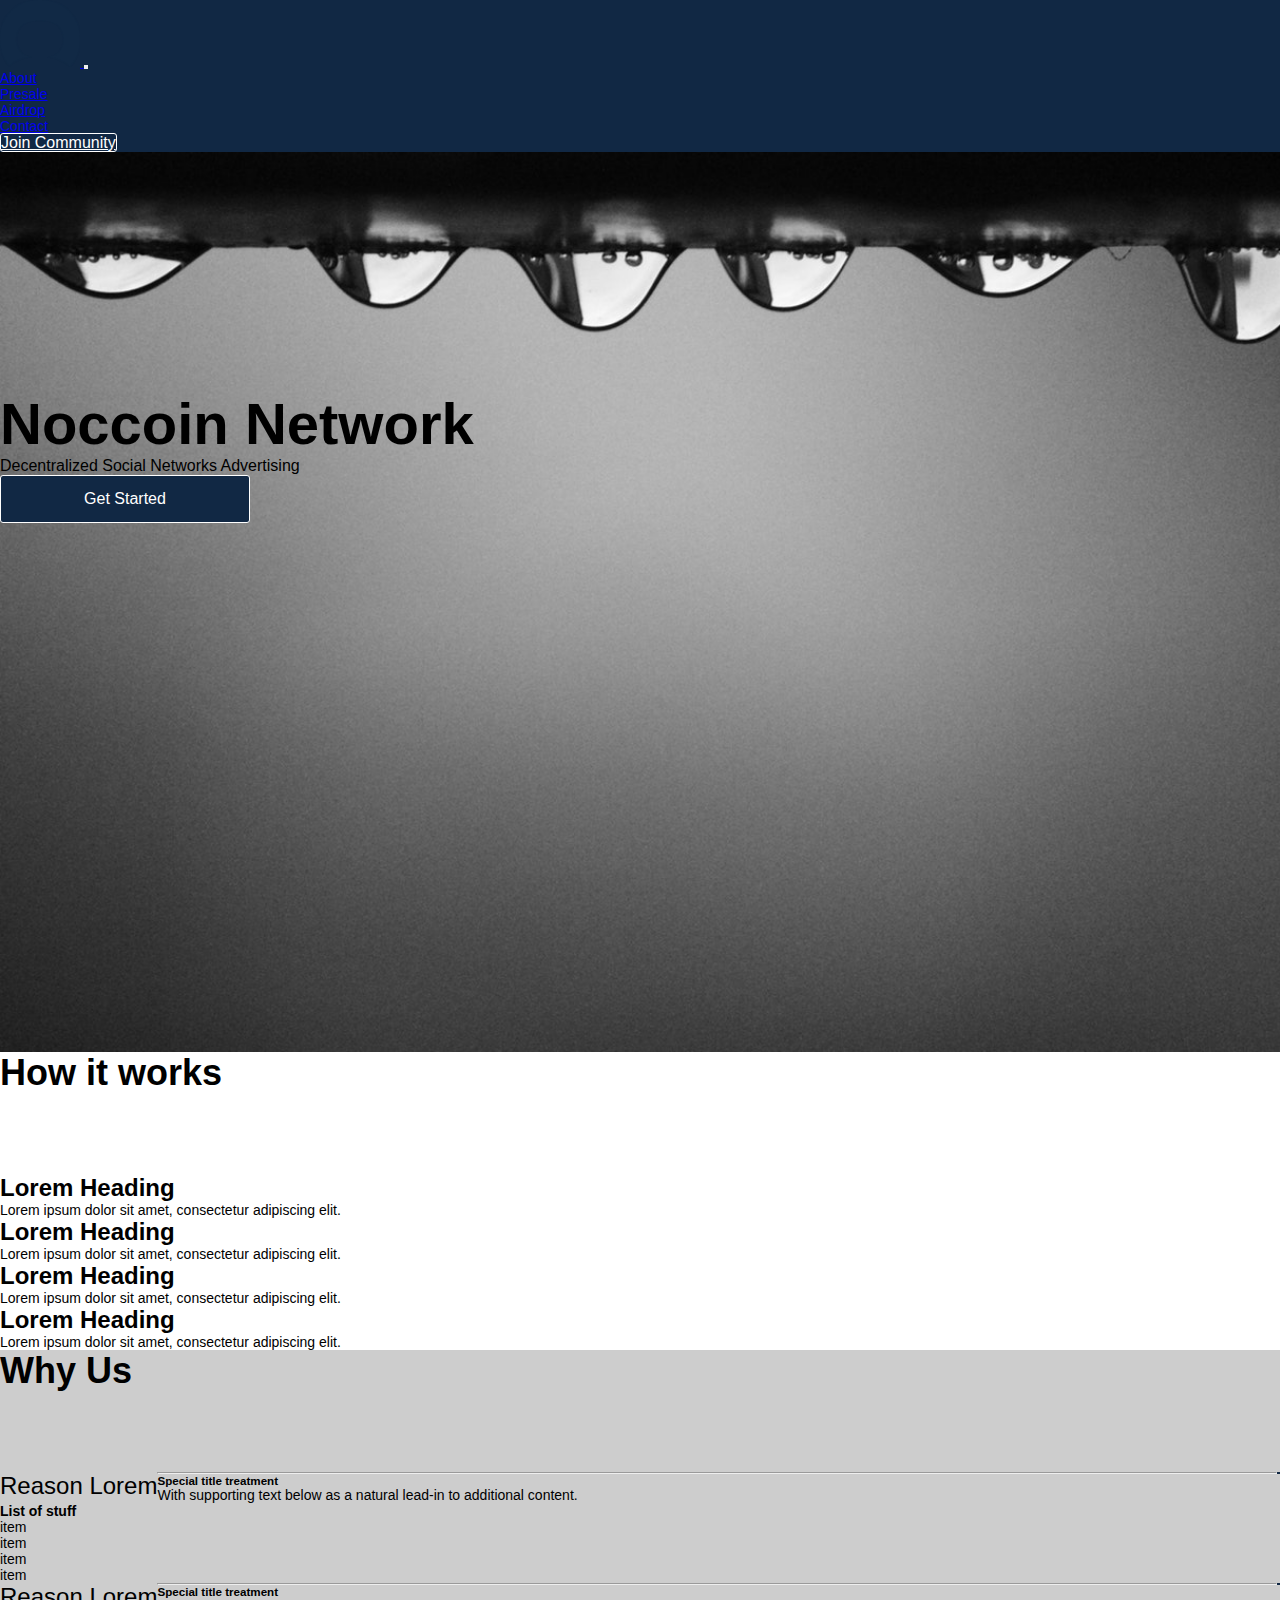
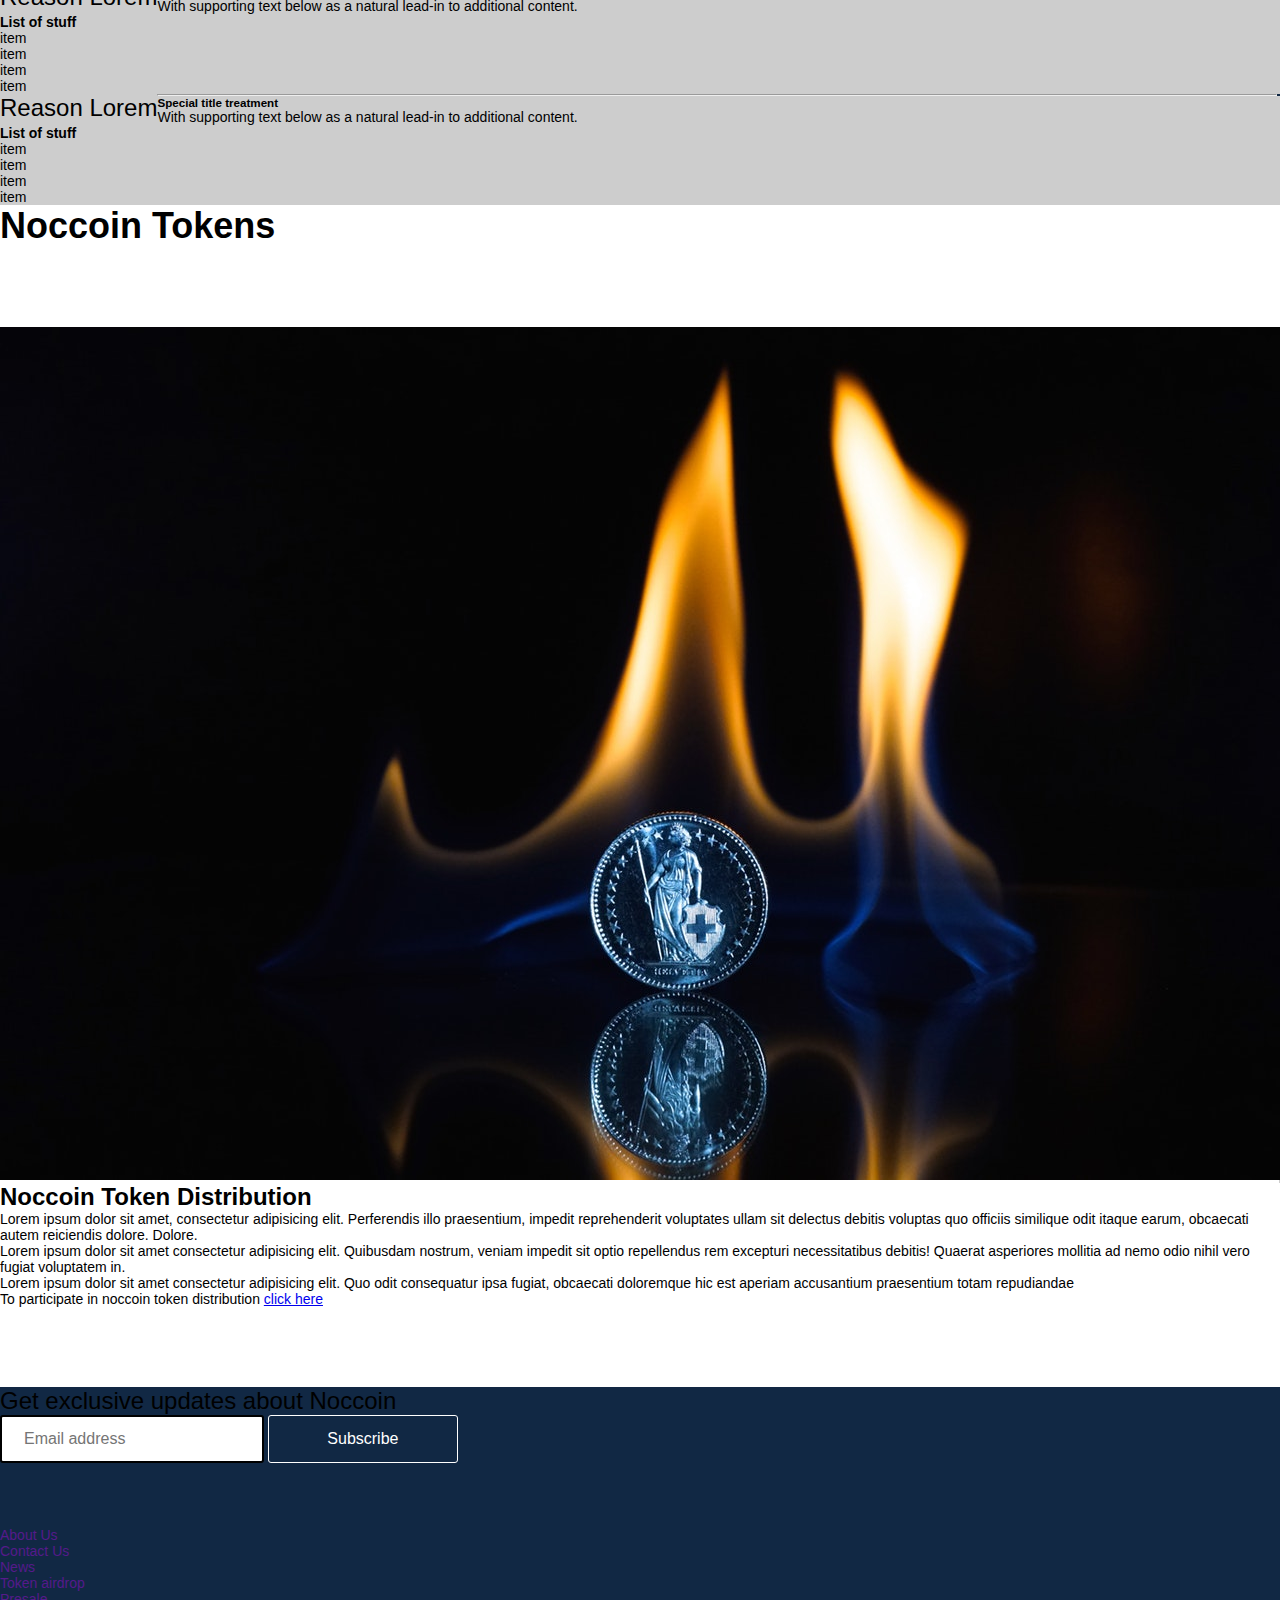
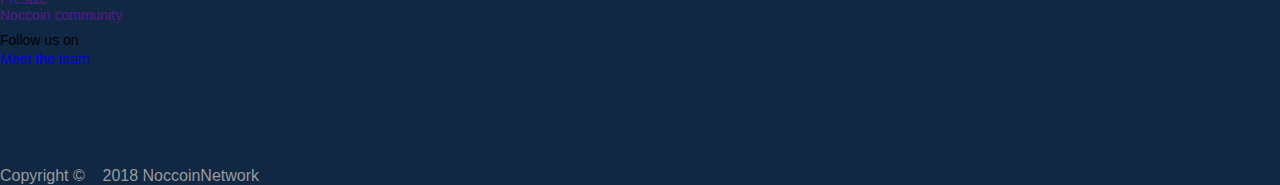
==== commit b414f05a: "added new logo" ====
--- a/index.html
+++ b/index.html
@@ -19,7 +19,9 @@
     <!--  header -->
     <header class="bg-black">
         <nav class="navbar navbar-expand-lg navbar-light border">
-            <a class="navbar-brand text-white" href="index.html">Noccoin Network</a>
+            <a class="navbar-brand text-white" href="index.html">
+                <img src="assets/images/logo.png" class="width-80" alt="">
+            </a>
             <button class="navbar-toggler border" type="button" data-toggle="collapse" data-target="#navbarSupportedContent" aria-controls="navbarSupportedContent" aria-expanded="false" aria-label="Toggle navigation">
                 <span class="fas fa-bars text-white"></span>
             </button>
--- a/assets/css/main.css
+++ b/assets/css/main.css
@@ -65,7 +65,7 @@
 
 /* line 28, C:/Users/Baron2Oxide/Desktop/noccoin-website/assets/sass/_base.scss */
 .bg-black {
-  background: #000;
+  background: #112844;
 }
 
 /* line 29, C:/Users/Baron2Oxide/Desktop/noccoin-website/assets/sass/_base.scss */
@@ -100,7 +100,7 @@
 
 /* line 35, C:/Users/Baron2Oxide/Desktop/noccoin-website/assets/sass/_base.scss */
 .bd-right-blk {
-  border-right: 3px solid #000 !important;
+  border-right: 3px solid #112844 !important;
 }
 
 /* line 36, C:/Users/Baron2Oxide/Desktop/noccoin-website/assets/sass/_base.scss */
@@ -130,65 +130,70 @@
 }
 
 /* line 46, C:/Users/Baron2Oxide/Desktop/noccoin-website/assets/sass/_base.scss */
+.width-80 {
+  width: 80px;
+}
+
+/* line 47, C:/Users/Baron2Oxide/Desktop/noccoin-website/assets/sass/_base.scss */
 .width-300 {
   width: 300px;
 }
 
-/* line 47, C:/Users/Baron2Oxide/Desktop/noccoin-website/assets/sass/_base.scss */
+/* line 49, C:/Users/Baron2Oxide/Desktop/noccoin-website/assets/sass/_base.scss */
 .h-400 {
   height: 400px !important;
 }
 
-/* line 51, C:/Users/Baron2Oxide/Desktop/noccoin-website/assets/sass/_base.scss */
+/* line 53, C:/Users/Baron2Oxide/Desktop/noccoin-website/assets/sass/_base.scss */
 .pt-19r {
   padding-top: 17rem;
 }
 
 @media (min-width: 576px) and (max-width: 767px) {
-  /* line 51, C:/Users/Baron2Oxide/Desktop/noccoin-website/assets/sass/_base.scss */
+  /* line 53, C:/Users/Baron2Oxide/Desktop/noccoin-website/assets/sass/_base.scss */
   .pt-19r {
     padding-top: 1rem;
   }
 }
 
 @media (max-width: 575px) {
-  /* line 51, C:/Users/Baron2Oxide/Desktop/noccoin-website/assets/sass/_base.scss */
+  /* line 53, C:/Users/Baron2Oxide/Desktop/noccoin-website/assets/sass/_base.scss */
   .pt-19r {
     padding-top: 8rem;
   }
 }
 
-/* line 62, C:/Users/Baron2Oxide/Desktop/noccoin-website/assets/sass/_base.scss */
+/* line 64, C:/Users/Baron2Oxide/Desktop/noccoin-website/assets/sass/_base.scss */
 .mt-64 {
   margin-top: 64px;
 }
 
-/* line 63, C:/Users/Baron2Oxide/Desktop/noccoin-website/assets/sass/_base.scss */
+/* line 65, C:/Users/Baron2Oxide/Desktop/noccoin-website/assets/sass/_base.scss */
 .mt-80 {
   margin-top: 80px;
 }
 
-/* line 64, C:/Users/Baron2Oxide/Desktop/noccoin-website/assets/sass/_base.scss */
+/* line 66, C:/Users/Baron2Oxide/Desktop/noccoin-website/assets/sass/_base.scss */
 .mt-7e2 {
   margin-top: 7.2rem;
 }
 
 @media (min-width: 576px) and (max-width: 767px) {
-  /* line 70, C:/Users/Baron2Oxide/Desktop/noccoin-website/assets/sass/_base.scss */
+  /* line 72, C:/Users/Baron2Oxide/Desktop/noccoin-website/assets/sass/_base.scss */
   .card {
     margin-bottom: 1em;
   }
 }
 
 @media (max-width: 575px) {
-  /* line 70, C:/Users/Baron2Oxide/Desktop/noccoin-website/assets/sass/_base.scss */
+  /* line 72, C:/Users/Baron2Oxide/Desktop/noccoin-website/assets/sass/_base.scss */
   .card {
     margin-bottom: 1em;
   }
 }
 
 @media (max-width: 575px) {
-  /* line 79, C:/Users/Baron2Oxide/Desktop/noccoin-website/assets/sass/_base.scss */
+  /* line 81, C:/Users/Baron2Oxide/Desktop/noccoin-website/assets/sass/_base.scss */
   .wrapper h3 {
     text-align: center;
     padding: 1em 0 0;
@@ -196,20 +201,20 @@
 }
 
 @media (max-width: 575px) {
-  /* line 86, C:/Users/Baron2Oxide/Desktop/noccoin-website/assets/sass/_base.scss */
+  /* line 88, C:/Users/Baron2Oxide/Desktop/noccoin-website/assets/sass/_base.scss */
   .content {
     padding: 1rem 1rem 0 2.5rem;
   }
 }
 
 @media (max-width: 575px) {
-  /* line 91, C:/Users/Baron2Oxide/Desktop/noccoin-website/assets/sass/_base.scss */
+  /* line 93, C:/Users/Baron2Oxide/Desktop/noccoin-website/assets/sass/_base.scss */
   .row {
     margin-left: 0 !important;
   }
 }
 
-/* line 96, C:/Users/Baron2Oxide/Desktop/noccoin-website/assets/sass/_base.scss */
+/* line 98, C:/Users/Baron2Oxide/Desktop/noccoin-website/assets/sass/_base.scss */
 .msg-input {
   width: 80%;
   border: 2px solid #000;
@@ -217,7 +222,7 @@
   padding: 0 1em;
 }
 
-/* line 102, C:/Users/Baron2Oxide/Desktop/noccoin-website/assets/sass/_base.scss */
+/* line 104, C:/Users/Baron2Oxide/Desktop/noccoin-website/assets/sass/_base.scss */
 .bs-dark {
   border: 2px solid #eee;
   box-shadow: 0px 1px 1px 2px #ededed;
@@ -230,7 +235,7 @@
   border-radius: 3px;
   font-weight: 500;
   font-size: 16px;
-  background: #000;
+  background: #112844;
   color: #FFF;
   border: 1px solid #FFF;
 }
@@ -274,7 +279,7 @@
   border-radius: 3px;
   font-weight: 500;
   font-size: 16px;
-  background: #000;
+  background: #112844;
   color: #FFF;
   border: 1px solid #FFF;
 }
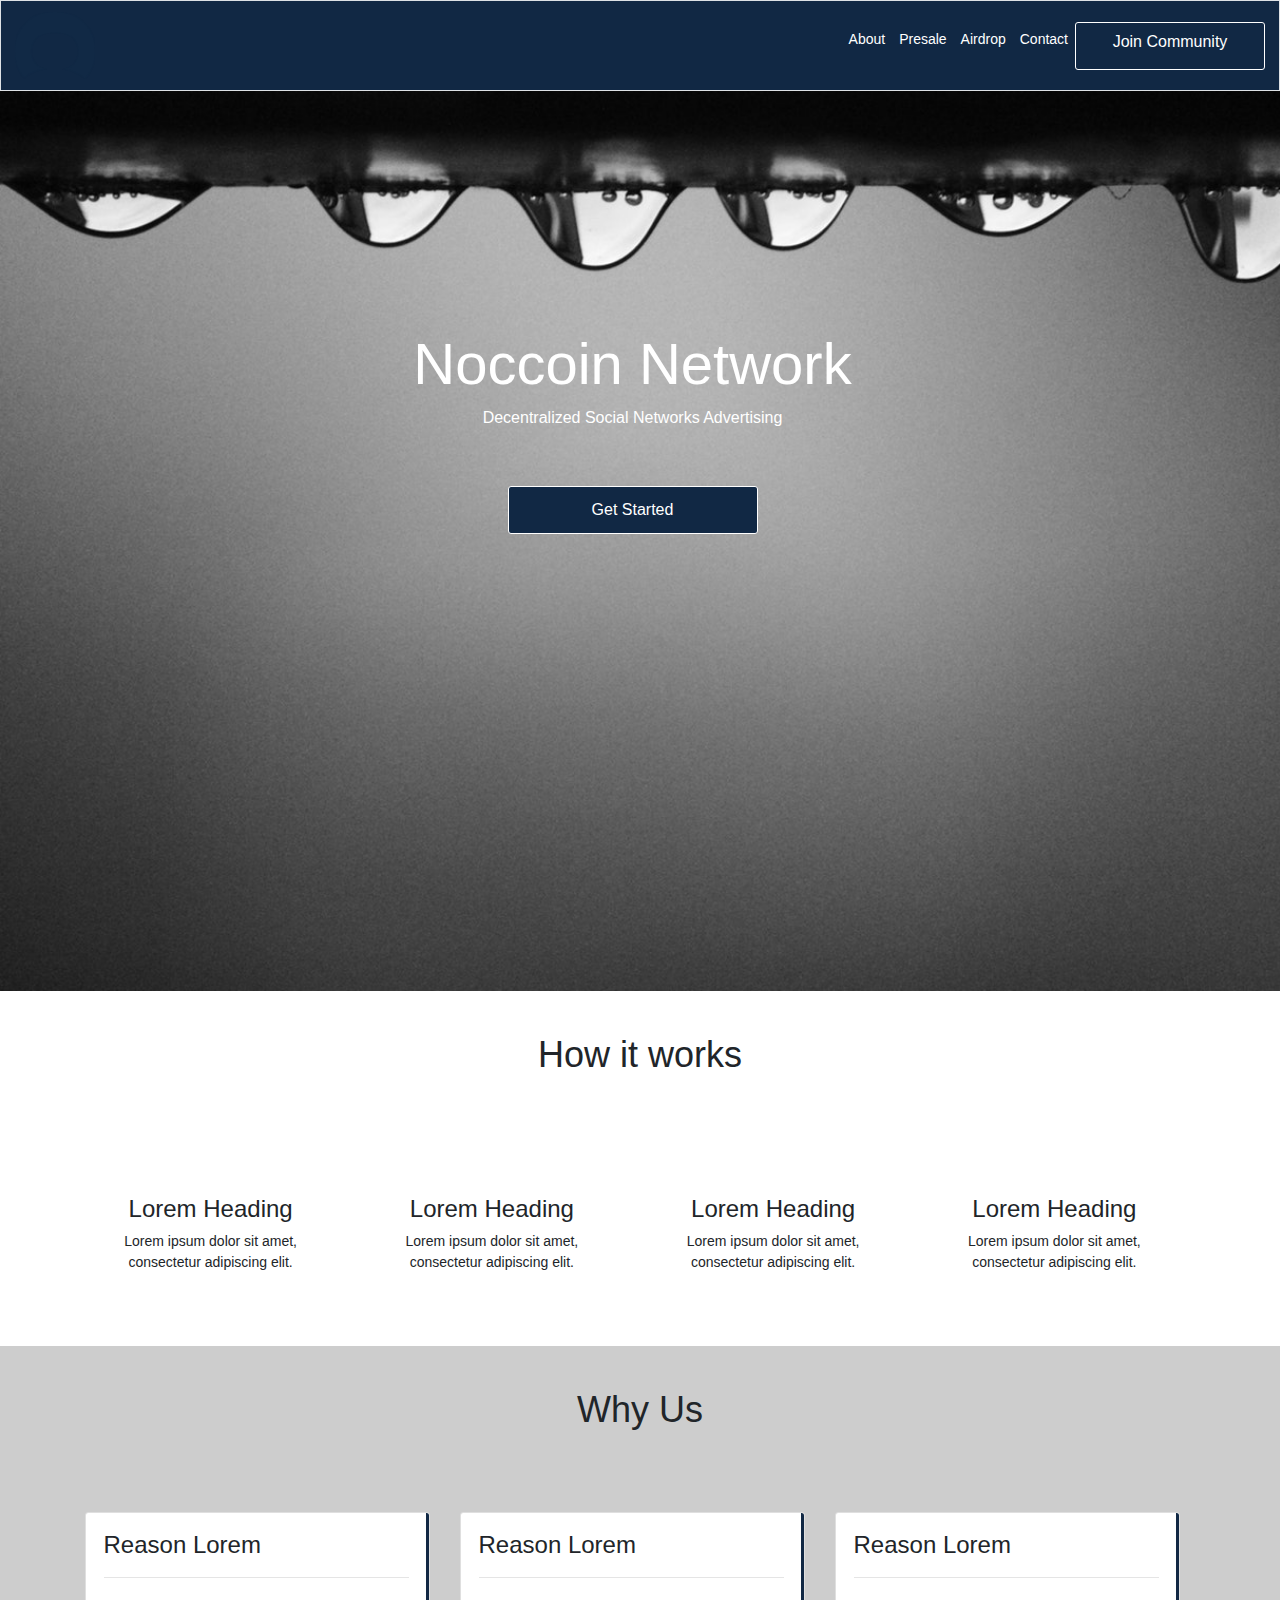
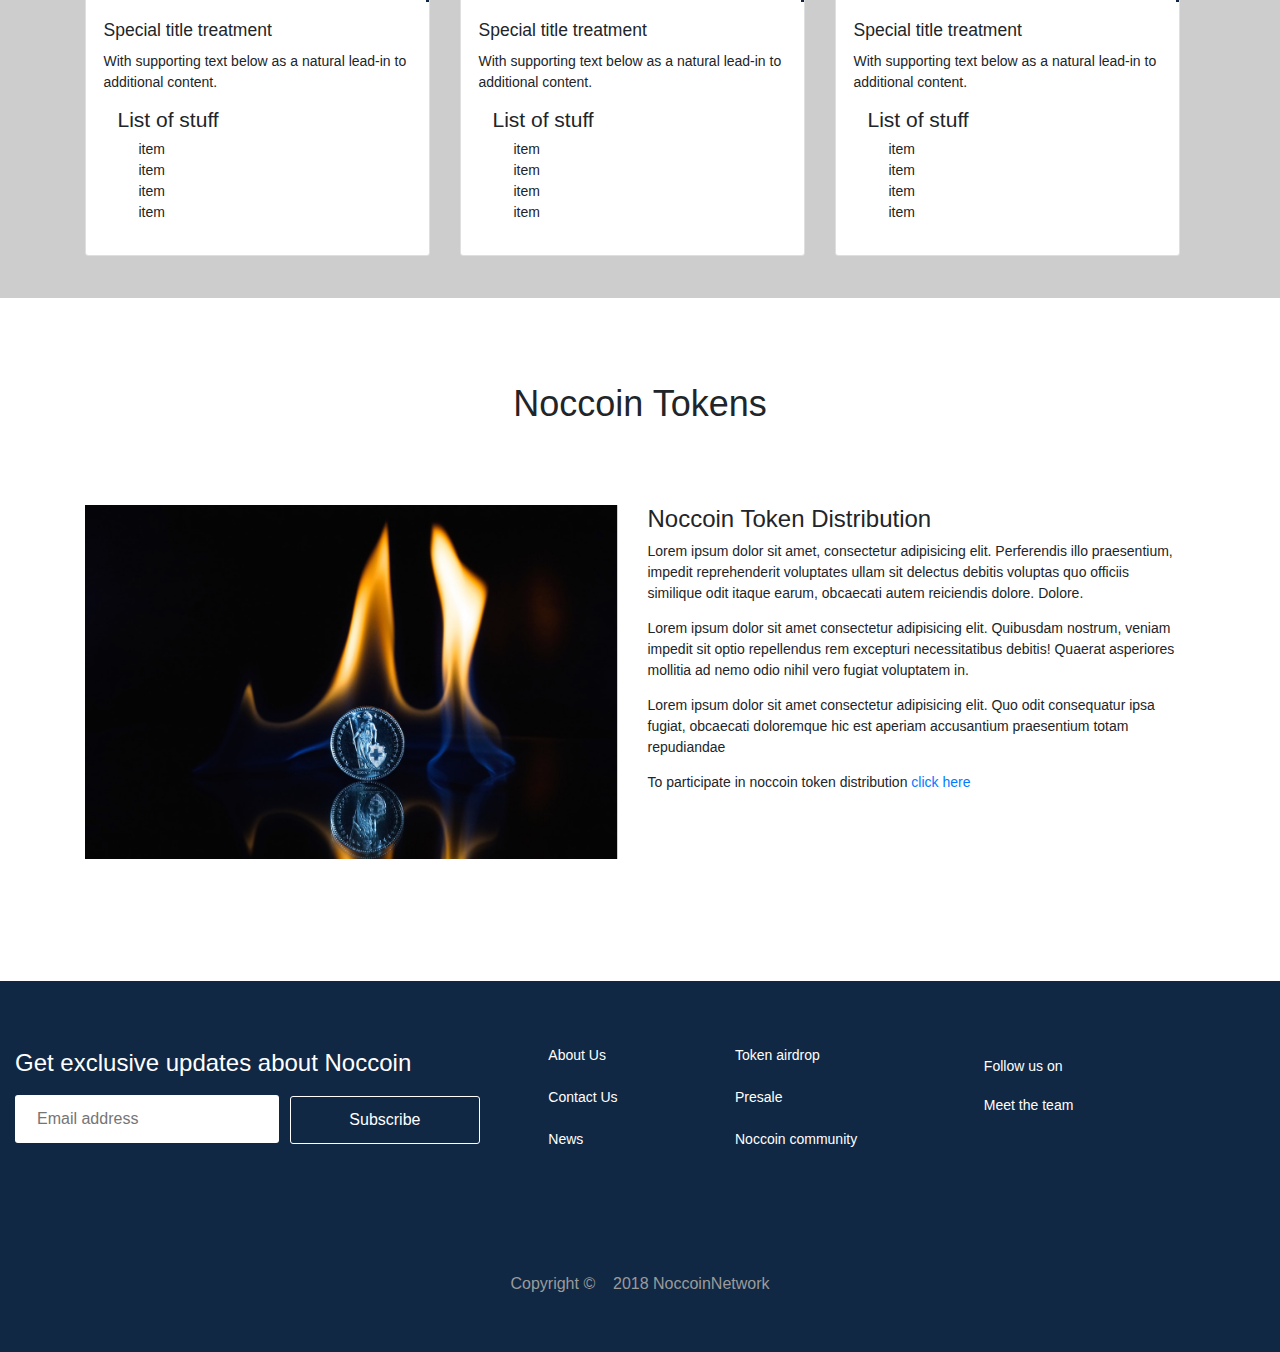
==== commit 9052100c: "add plugins locally" ====
--- a/index.html
+++ b/index.html
@@ -5,9 +5,7 @@
     <meta name="viewport" content="width=device-width, initial-scale=1.0">
     <meta http-equiv="X-UA-Compatible" content="ie=edge">
     <title>Noccoin Network - Homepage</title>
-    <link rel="stylesheet" href="https://stackpath.bootstrapcdn.com/bootstrap/4.1.0/css/bootstrap.min.css" 
-        integrity="sha384-9gVQ4dYFwwWSjIDZnLEWnxCjeSWFphJiwGPXr1jddIhOegiu1FwO5qRGvFXOdJZ4" 
-        crossorigin="anonymous">
+    <link rel="stylesheet" href="assets/plugins/bootstrap/css/bootstrap.min.css">
     <link rel="stylesheet" href="https://use.fontawesome.com/releases/v5.0.13/css/all.css" 
         integrity="sha384-DNOHZ68U8hZfKXOrtjWvjxusGo9WQnrNx2sqG0tfsghAvtVlRW3tvkXWZh58N9jp" 
         crossorigin="anonymous">
@@ -328,14 +326,10 @@
     <!-- ./ footer -->
     
 
-    <script src="https://code.jquery.com/jquery-3.3.1.slim.min.js" 
-        integrity="sha384-q8i/X+965DzO0rT7abK41JStQIAqVgRVzpbzo5smXKp4YfRvH+8abtTE1Pi6jizo" 
-        crossorigin="anonymous"></script>
+    <script src="assets/plugins/jquery/jquery-3.2.1.min.js"></script>
     <script src="https://cdnjs.cloudflare.com/ajax/libs/popper.js/1.14.0/umd/popper.min.js" 
-        integrity="sha384-cs/chFZiN24E4KMATLdqdvsezGxaGsi4hLGOzlXwp5UZB1LY//20VyM2taTB4QvJ" 
-        crossorigin="anonymous"></script>
-    <script src="https://stackpath.bootstrapcdn.com/bootstrap/4.1.0/js/bootstrap.min.js" 
-        integrity="sha384-uefMccjFJAIv6A+rW+L4AHf99KvxDjWSu1z9VI8SKNVmz4sk7buKt/6v9KI65qnm" 
-        crossorigin="anonymous"></script>
+    integrity="sha384-cs/chFZiN24E4KMATLdqdvsezGxaGsi4hLGOzlXwp5UZB1LY//20VyM2taTB4QvJ" 
+    crossorigin="anonymous"></script>
+    <script src="assets/plugins/bootstrap/js/bootstrap.min.js"></script>
 </body>
 </html>--- a/assets/css/main.css
+++ b/assets/css/main.css
@@ -226,6 +226,14 @@
 .bs-dark {
   border: 2px solid #eee;
   box-shadow: 0px 1px 1px 2px #ededed;
+}
+
+@media (min-width: 768px) and (max-width: 991px) {
+  /* line 108, C:/Users/Baron2Oxide/Desktop/noccoin-website/assets/sass/_base.scss */
+  .presale-wrapper {
+    margin: 0 1em;
+    padding: 0 2em;
+  }
 }
 
 /* line 1, C:/Users/Baron2Oxide/Desktop/noccoin-website/assets/sass/_button.scss */
@@ -316,4 +324,18 @@
   transform: translate(-3px, -3px);
 }
 
+@media (min-width: 576px) and (max-width: 767px) {
+  /* line 65, C:/Users/Baron2Oxide/Desktop/noccoin-website/assets/sass/_button.scss */
+  .presale-btn {
+    width: 200px;
+  }
+}
+
+@media (max-width: 575px) {
+  /* line 65, C:/Users/Baron2Oxide/Desktop/noccoin-website/assets/sass/_button.scss */
+  .presale-btn {
+    width: 200px;
+  }
+}
+
 /*# sourceMappingURL=../css/main.map */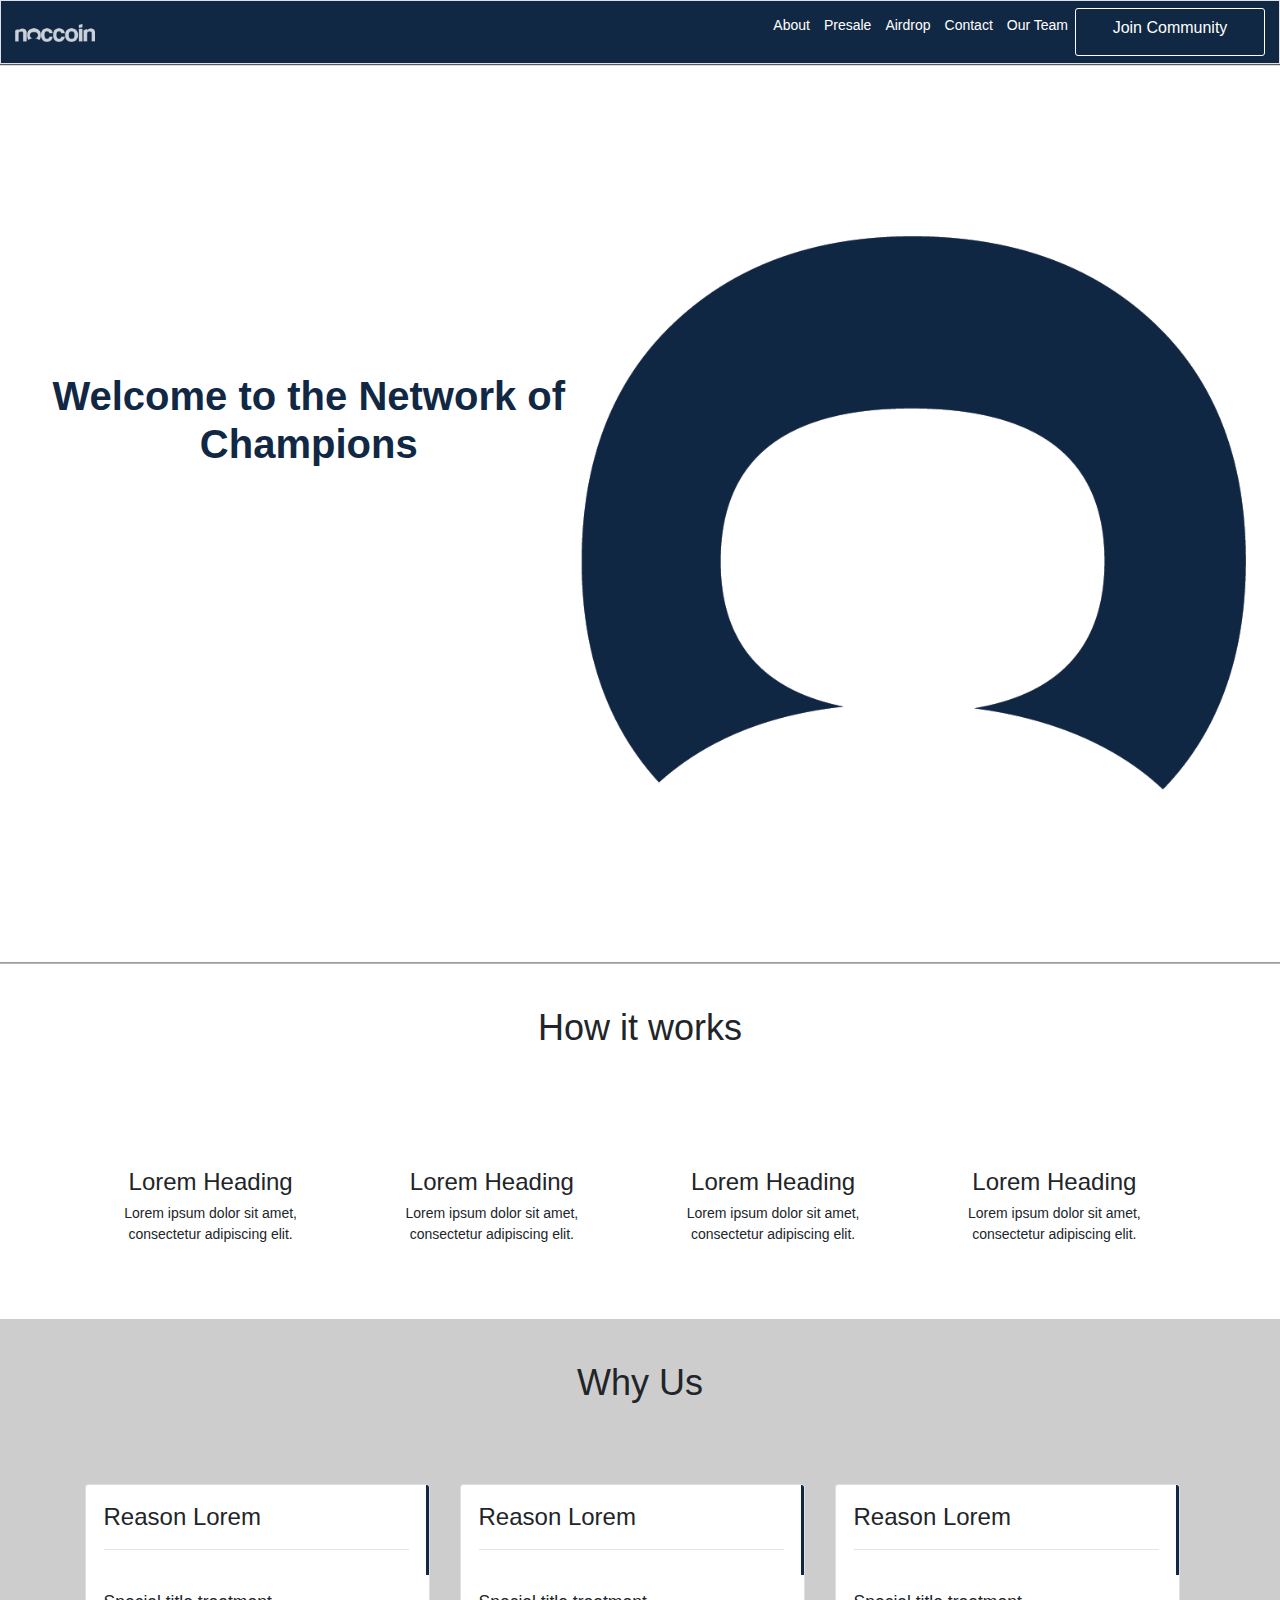
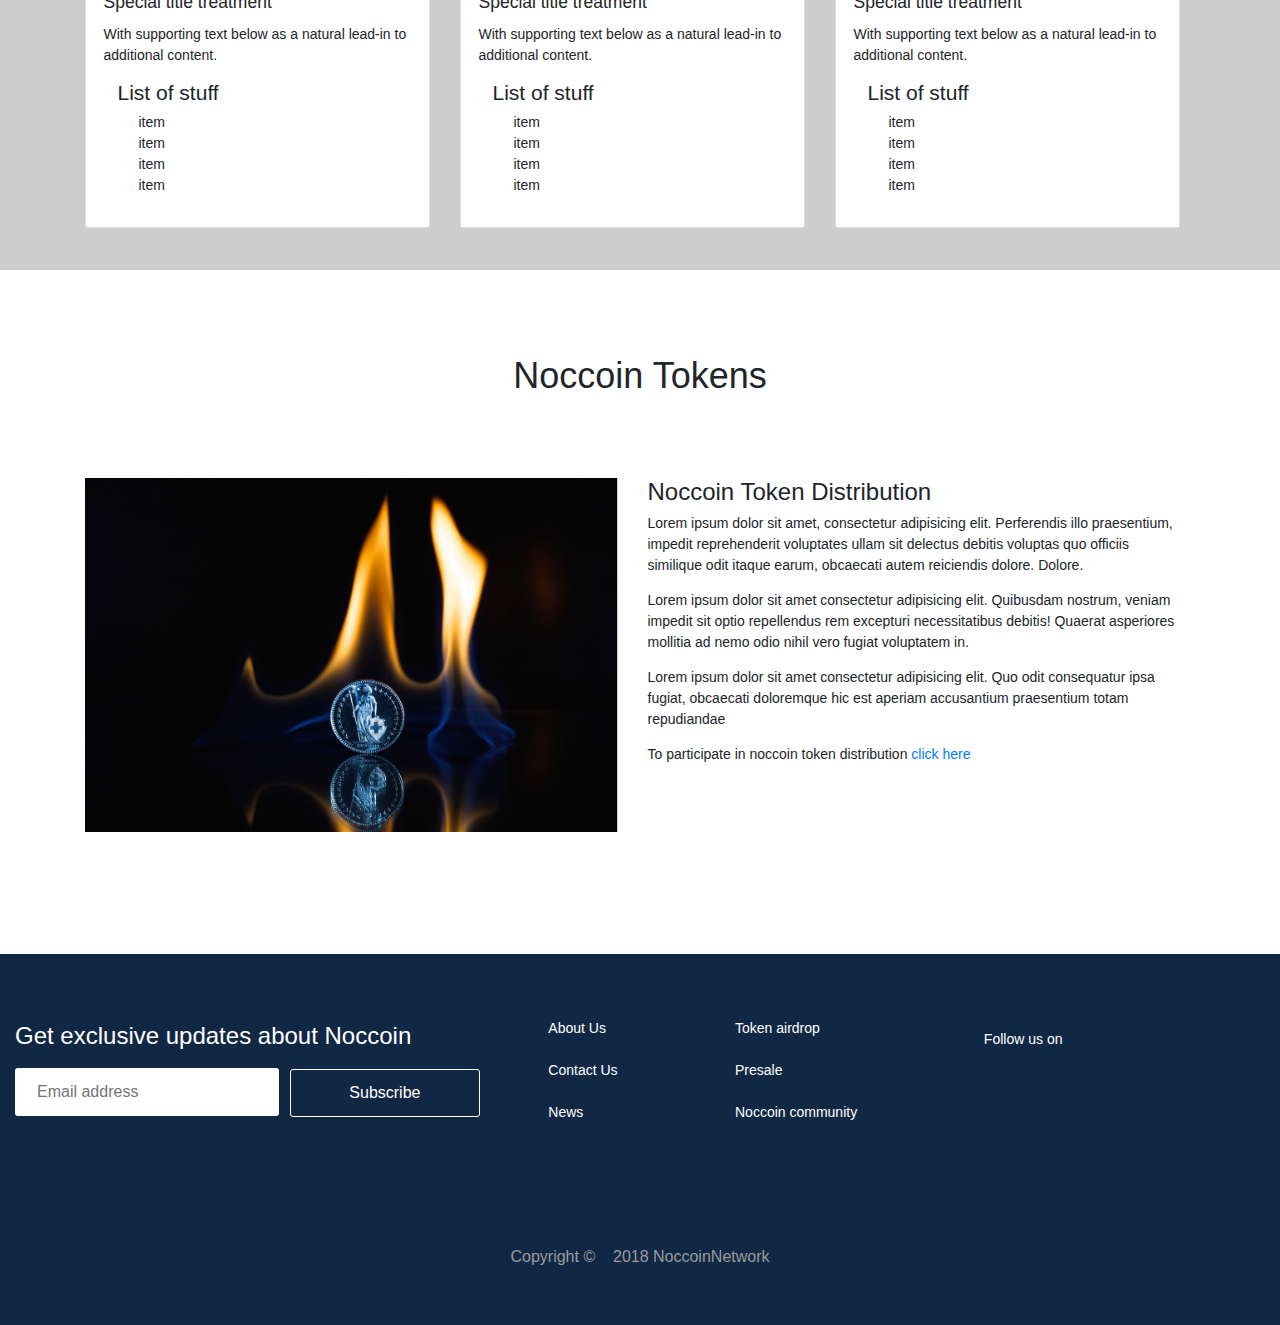
==== commit d3589708: "add new banner image" ====
--- a/index.html
+++ b/index.html
@@ -41,6 +41,9 @@
                         <a class="nav-link text-white" href="contact.html">Contact</a>
                     </li>
                     <li class="nav-item">
+                        <a href="team.html" class="nav-link text-white">Our Team</a>
+                    </li>
+                    <li class="nav-item">
                         <a class="nav-link btn btn-large bg-black text-white white-bd" href="https://t.me/joinchat/FpZ5JUn57MQWHUMlklxXyw">Join Community</a>
                     </li>
                 </ul>
@@ -54,11 +57,10 @@
         <div class="welcome">
             <div class="welcome_banner">
                 <div class="row mr-0">
-                    <div class="col-lg-12">
-                        <div class="welcome_inner-text pt-19r text-center">
-                            <h1 class="f-58 fw-500 text-white">Noccoin Network</h1>
-                            <p class="f-16 text-white">Decentralized Social Networks Advertising</p>
-                            <button class="btn welcome-btn mt-5">Get Started</button>
+                    <div class="col-lg-6">
+                        <div class="welcome_inner-text pt-19r text-center brand-color px-5">
+                            <h1 class="f-40 fw-700">Welcome to the Network of Champions</h1>
+                            <!-- <button class="btn welcome-btn mt-5">Get Started</button> -->
                         </div>
                     </div>
                     
@@ -310,7 +312,7 @@
                                     </a>
                                 </span>
                             </div>
-                            <div class="mt-3"><a href="team.html" class="no-decor text-white">Meet the team</a></div>
+                            
                         </div>
                     </div>
                 </div>
--- a/assets/css/main.css
+++ b/assets/css/main.css
@@ -58,142 +58,166 @@
   font-size: 58px;
 }
 
-/* line 27, C:/Users/Baron2Oxide/Desktop/noccoin-website/assets/sass/_base.scss */
+/* line 25, C:/Users/Baron2Oxide/Desktop/noccoin-website/assets/sass/_base.scss */
+.fw-700 {
+  font-weight: 700;
+}
+
+/* line 28, C:/Users/Baron2Oxide/Desktop/noccoin-website/assets/sass/_base.scss */
 .bg-grey {
   background: #cdcdcd;
 }
 
-/* line 28, C:/Users/Baron2Oxide/Desktop/noccoin-website/assets/sass/_base.scss */
+/* line 29, C:/Users/Baron2Oxide/Desktop/noccoin-website/assets/sass/_base.scss */
 .bg-black {
   background: #112844;
 }
 
-/* line 29, C:/Users/Baron2Oxide/Desktop/noccoin-website/assets/sass/_base.scss */
+/* line 30, C:/Users/Baron2Oxide/Desktop/noccoin-website/assets/sass/_base.scss */
+.brand-color {
+  color: #112844;
+}
+
+/* line 31, C:/Users/Baron2Oxide/Desktop/noccoin-website/assets/sass/_base.scss */
 .bg-white {
   background: #fff;
 }
 
-/* line 30, C:/Users/Baron2Oxide/Desktop/noccoin-website/assets/sass/_base.scss */
+/* line 32, C:/Users/Baron2Oxide/Desktop/noccoin-website/assets/sass/_base.scss */
 .grey-sd {
   color: #9b9b9b;
 }
 
-/* line 31, C:/Users/Baron2Oxide/Desktop/noccoin-website/assets/sass/_base.scss */
+/* line 33, C:/Users/Baron2Oxide/Desktop/noccoin-website/assets/sass/_base.scss */
 .grey-bd {
   border: 1px solid #cdcdcd;
 }
 
-/* line 32, C:/Users/Baron2Oxide/Desktop/noccoin-website/assets/sass/_base.scss */
+/* line 34, C:/Users/Baron2Oxide/Desktop/noccoin-website/assets/sass/_base.scss */
 .br-30 {
   border-radius: 30px !important;
 }
 
-/* line 33, C:/Users/Baron2Oxide/Desktop/noccoin-website/assets/sass/_base.scss */
+/* line 35, C:/Users/Baron2Oxide/Desktop/noccoin-website/assets/sass/_base.scss */
 .bd-right-grey {
   border-right: 1px solid #cdcdcd;
 }
 
-/* line 34, C:/Users/Baron2Oxide/Desktop/noccoin-website/assets/sass/_base.scss */
+/* line 36, C:/Users/Baron2Oxide/Desktop/noccoin-website/assets/sass/_base.scss */
 .white-bd {
   border: 1px solid #fff;
 }
 
-/* line 35, C:/Users/Baron2Oxide/Desktop/noccoin-website/assets/sass/_base.scss */
+/* line 37, C:/Users/Baron2Oxide/Desktop/noccoin-website/assets/sass/_base.scss */
 .bd-right-blk {
   border-right: 3px solid #112844 !important;
 }
 
-/* line 36, C:/Users/Baron2Oxide/Desktop/noccoin-website/assets/sass/_base.scss */
+/* line 38, C:/Users/Baron2Oxide/Desktop/noccoin-website/assets/sass/_base.scss */
 .pull-left {
   float: left;
 }
 
-/* line 37, C:/Users/Baron2Oxide/Desktop/noccoin-website/assets/sass/_base.scss */
+/* line 39, C:/Users/Baron2Oxide/Desktop/noccoin-website/assets/sass/_base.scss */
 .pull-right {
   float: right;
 }
 
-/* line 38, C:/Users/Baron2Oxide/Desktop/noccoin-website/assets/sass/_base.scss */
+/* line 40, C:/Users/Baron2Oxide/Desktop/noccoin-website/assets/sass/_base.scss */
 .list-none {
   list-style-type: none;
 }
 
-/* line 39, C:/Users/Baron2Oxide/Desktop/noccoin-website/assets/sass/_base.scss */
+/* line 41, C:/Users/Baron2Oxide/Desktop/noccoin-website/assets/sass/_base.scss */
 .no-decor {
   text-decoration: none;
 }
 
-/* line 40, C:/Users/Baron2Oxide/Desktop/noccoin-website/assets/sass/_base.scss */
+/* line 42, C:/Users/Baron2Oxide/Desktop/noccoin-website/assets/sass/_base.scss */
 .no-decor:hover {
   text-decoration: none;
   color: #cdcdcd;
 }
 
-/* line 46, C:/Users/Baron2Oxide/Desktop/noccoin-website/assets/sass/_base.scss */
+/* line 48, C:/Users/Baron2Oxide/Desktop/noccoin-website/assets/sass/_base.scss */
 .width-80 {
   width: 80px;
 }
 
-/* line 47, C:/Users/Baron2Oxide/Desktop/noccoin-website/assets/sass/_base.scss */
+/* line 49, C:/Users/Baron2Oxide/Desktop/noccoin-website/assets/sass/_base.scss */
 .width-300 {
   width: 300px;
 }
 
-/* line 49, C:/Users/Baron2Oxide/Desktop/noccoin-website/assets/sass/_base.scss */
+/* line 51, C:/Users/Baron2Oxide/Desktop/noccoin-website/assets/sass/_base.scss */
 .h-400 {
   height: 400px !important;
 }
 
-/* line 53, C:/Users/Baron2Oxide/Desktop/noccoin-website/assets/sass/_base.scss */
+/* line 55, C:/Users/Baron2Oxide/Desktop/noccoin-website/assets/sass/_base.scss */
 .pt-19r {
-  padding-top: 17rem;
+  padding-top: 22rem;
 }
 
 @media (min-width: 576px) and (max-width: 767px) {
-  /* line 53, C:/Users/Baron2Oxide/Desktop/noccoin-website/assets/sass/_base.scss */
+  /* line 55, C:/Users/Baron2Oxide/Desktop/noccoin-website/assets/sass/_base.scss */
   .pt-19r {
     padding-top: 1rem;
   }
 }
 
 @media (max-width: 575px) {
-  /* line 53, C:/Users/Baron2Oxide/Desktop/noccoin-website/assets/sass/_base.scss */
+  /* line 55, C:/Users/Baron2Oxide/Desktop/noccoin-website/assets/sass/_base.scss */
   .pt-19r {
-    padding-top: 8rem;
-  }
-}
-
-/* line 64, C:/Users/Baron2Oxide/Desktop/noccoin-website/assets/sass/_base.scss */
+    padding-top: 12rem;
+  }
+}
+
+/* line 66, C:/Users/Baron2Oxide/Desktop/noccoin-website/assets/sass/_base.scss */
 .mt-64 {
   margin-top: 64px;
 }
 
-/* line 65, C:/Users/Baron2Oxide/Desktop/noccoin-website/assets/sass/_base.scss */
+/* line 67, C:/Users/Baron2Oxide/Desktop/noccoin-website/assets/sass/_base.scss */
 .mt-80 {
   margin-top: 80px;
 }
 
-/* line 66, C:/Users/Baron2Oxide/Desktop/noccoin-website/assets/sass/_base.scss */
+/* line 68, C:/Users/Baron2Oxide/Desktop/noccoin-website/assets/sass/_base.scss */
 .mt-7e2 {
   margin-top: 7.2rem;
 }
 
+@media (min-width: 768px) and (max-width: 991px) {
+  /* line 74, C:/Users/Baron2Oxide/Desktop/noccoin-website/assets/sass/_base.scss */
+  .welcome_inner-text h1 {
+    padding-right: 10em !important;
+  }
+}
+
+@media (max-width: 575px) {
+  /* line 81, C:/Users/Baron2Oxide/Desktop/noccoin-website/assets/sass/_base.scss */
+  .welcome_inner-text h1 {
+    line-height: 1.5em;
+  }
+}
+
 @media (min-width: 576px) and (max-width: 767px) {
-  /* line 72, C:/Users/Baron2Oxide/Desktop/noccoin-website/assets/sass/_base.scss */
+  /* line 86, C:/Users/Baron2Oxide/Desktop/noccoin-website/assets/sass/_base.scss */
   .card {
     margin-bottom: 1em;
   }
 }
 
 @media (max-width: 575px) {
-  /* line 72, C:/Users/Baron2Oxide/Desktop/noccoin-website/assets/sass/_base.scss */
+  /* line 86, C:/Users/Baron2Oxide/Desktop/noccoin-website/assets/sass/_base.scss */
   .card {
     margin-bottom: 1em;
   }
 }
 
 @media (max-width: 575px) {
-  /* line 81, C:/Users/Baron2Oxide/Desktop/noccoin-website/assets/sass/_base.scss */
+  /* line 95, C:/Users/Baron2Oxide/Desktop/noccoin-website/assets/sass/_base.scss */
   .wrapper h3 {
     text-align: center;
     padding: 1em 0 0;
@@ -201,20 +225,20 @@
 }
 
 @media (max-width: 575px) {
-  /* line 88, C:/Users/Baron2Oxide/Desktop/noccoin-website/assets/sass/_base.scss */
+  /* line 102, C:/Users/Baron2Oxide/Desktop/noccoin-website/assets/sass/_base.scss */
   .content {
     padding: 1rem 1rem 0 2.5rem;
   }
 }
 
 @media (max-width: 575px) {
-  /* line 93, C:/Users/Baron2Oxide/Desktop/noccoin-website/assets/sass/_base.scss */
+  /* line 107, C:/Users/Baron2Oxide/Desktop/noccoin-website/assets/sass/_base.scss */
   .row {
     margin-left: 0 !important;
   }
 }
 
-/* line 98, C:/Users/Baron2Oxide/Desktop/noccoin-website/assets/sass/_base.scss */
+/* line 112, C:/Users/Baron2Oxide/Desktop/noccoin-website/assets/sass/_base.scss */
 .msg-input {
   width: 80%;
   border: 2px solid #000;
@@ -222,14 +246,14 @@
   padding: 0 1em;
 }
 
-/* line 104, C:/Users/Baron2Oxide/Desktop/noccoin-website/assets/sass/_base.scss */
+/* line 118, C:/Users/Baron2Oxide/Desktop/noccoin-website/assets/sass/_base.scss */
 .bs-dark {
   border: 2px solid #eee;
   box-shadow: 0px 1px 1px 2px #ededed;
 }
 
 @media (min-width: 768px) and (max-width: 991px) {
-  /* line 108, C:/Users/Baron2Oxide/Desktop/noccoin-website/assets/sass/_base.scss */
+  /* line 122, C:/Users/Baron2Oxide/Desktop/noccoin-website/assets/sass/_base.scss */
   .presale-wrapper {
     margin: 0 1em;
     padding: 0 2em;
--- a/assets/css/style.css
+++ b/assets/css/style.css
@@ -1,7 +1,19 @@
 .welcome_banner{
     width:100%;
     height: 100vh;
-    background-image: url('../images/black-bg.jpeg');
+    background-image: url('../images/carousel-new.png');
     background-size: cover;
     background-repeat: no-repeat;
+}
+
+.nav-link:hover{
+    font-size: 16px;
+}
+
+
+
+@media (min-width: 575px){
+    .welcome_banner{
+        background-position: right 24% center;
+    }
 }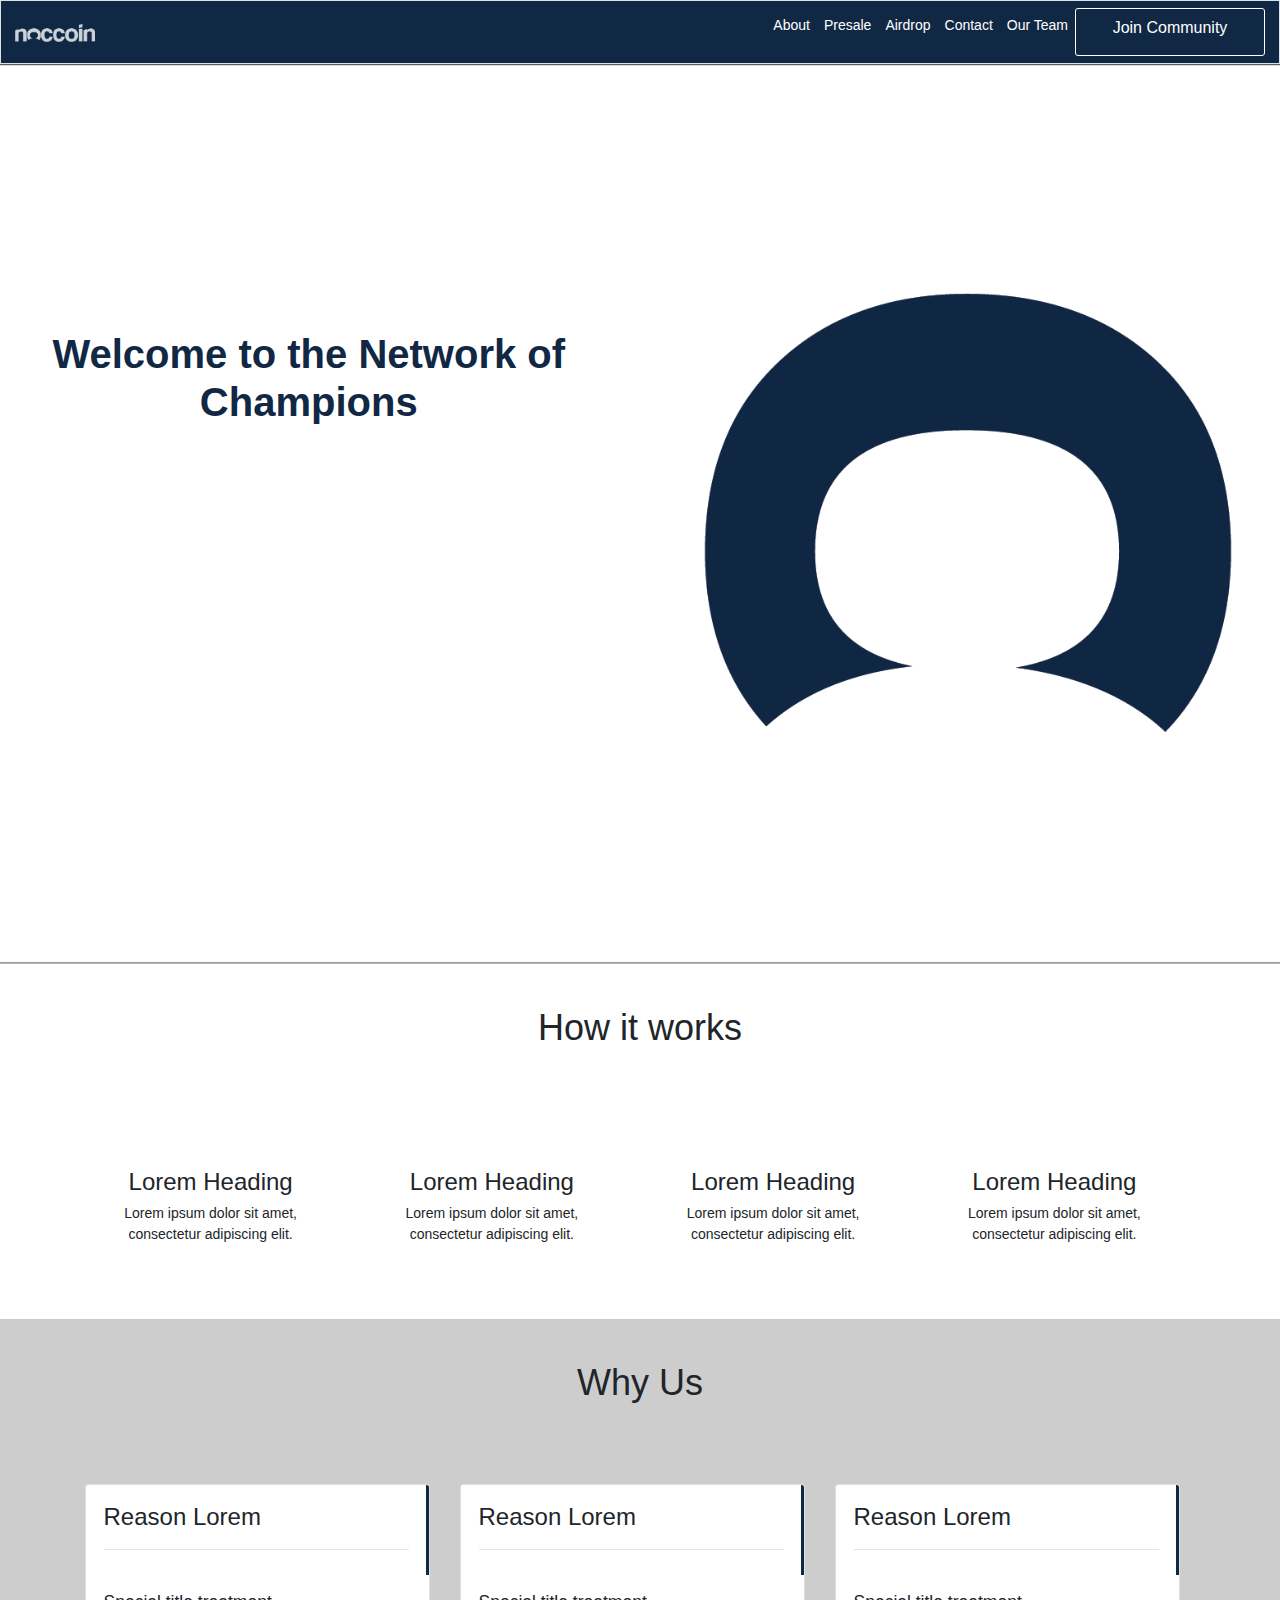
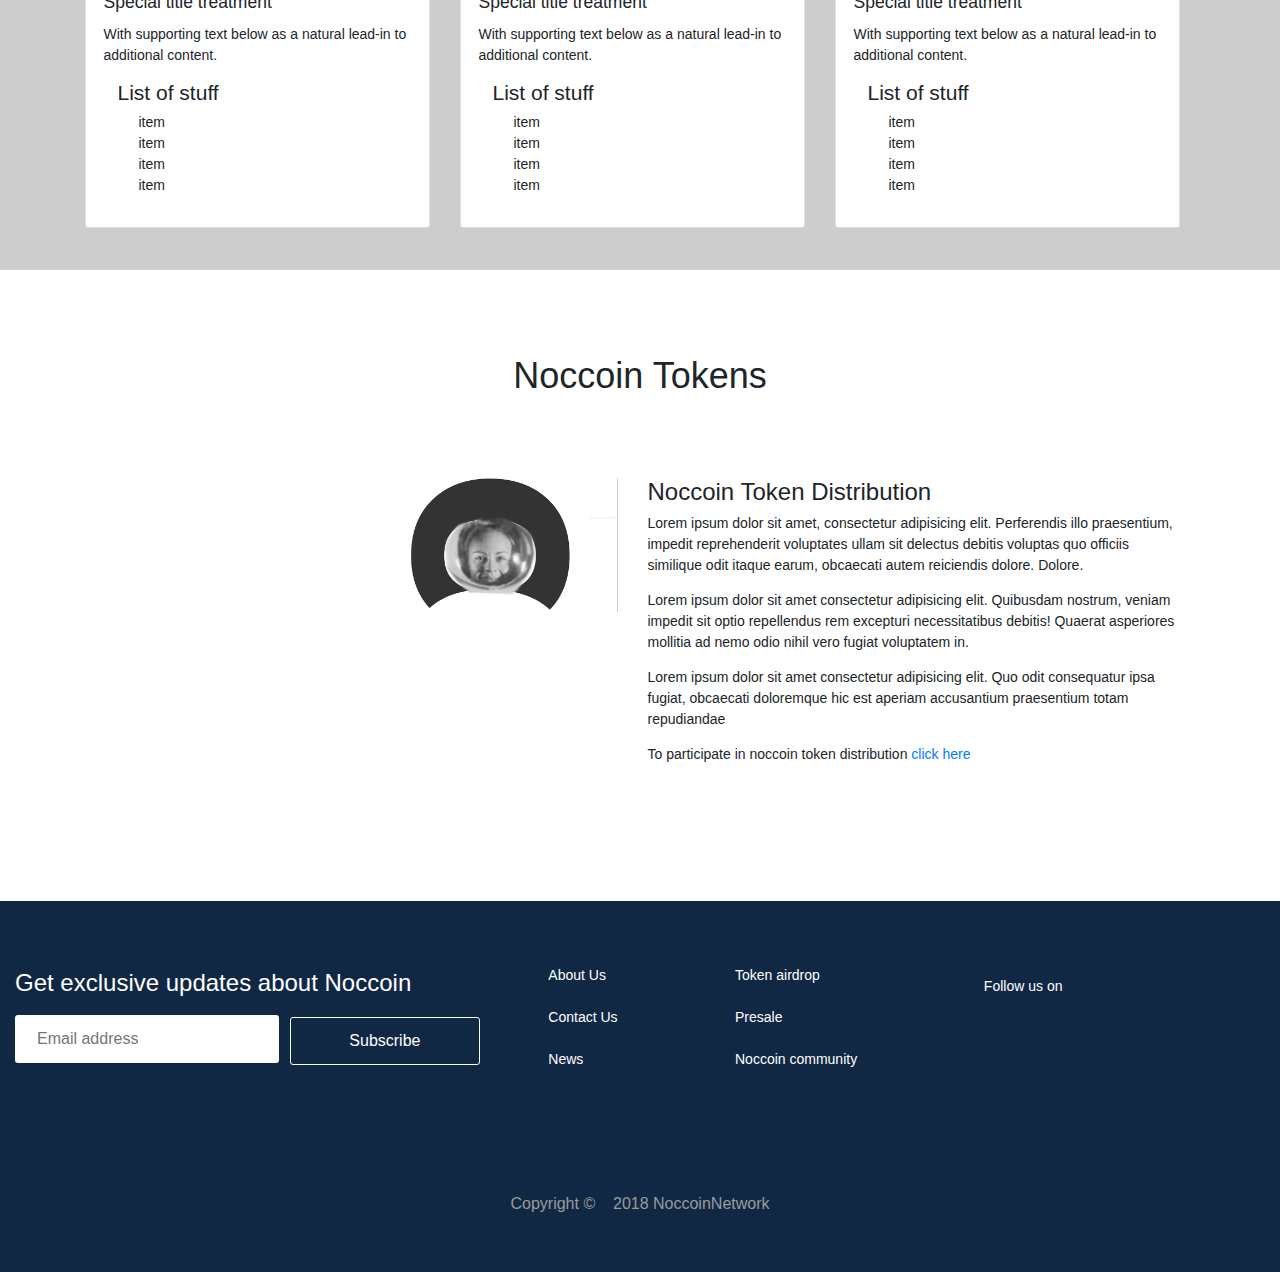
==== commit 54891932: "add responsive contact page" ====
--- a/index.html
+++ b/index.html
@@ -212,7 +212,7 @@
                     <div class="row mr-0">
                         <div class="col-lg-6">
                             <div class="bd-right-grey">
-                                <img src="assets/images/small-img.jpeg" class="w-100" alt="">
+                                <img src="assets/images/about-banner-2.png" class="w-100" alt="">
                             </div>
                         </div>
                         <div class="col-lg-6">
--- a/assets/css/main.css
+++ b/assets/css/main.css
@@ -156,20 +156,20 @@
 
 /* line 55, C:/Users/Baron2Oxide/Desktop/noccoin-website/assets/sass/_base.scss */
 .pt-19r {
-  padding-top: 22rem;
-}
-
-@media (min-width: 576px) and (max-width: 767px) {
+  padding-top: 19rem;
+}
+
+@media (min-width: 768px) and (max-width: 991px) {
   /* line 55, C:/Users/Baron2Oxide/Desktop/noccoin-website/assets/sass/_base.scss */
   .pt-19r {
-    padding-top: 1rem;
+    padding-top: 15rem;
   }
 }
 
 @media (max-width: 575px) {
   /* line 55, C:/Users/Baron2Oxide/Desktop/noccoin-website/assets/sass/_base.scss */
   .pt-19r {
-    padding-top: 12rem;
+    padding-top: 7rem;
   }
 }
 
@@ -362,4 +362,25 @@
   }
 }
 
+@media (max-width: 575px) {
+  /* line 73, C:/Users/Baron2Oxide/Desktop/noccoin-website/assets/sass/_button.scss */
+  .contact-btn {
+    margin-bottom: 1em;
+  }
+}
+
+@media (max-width: 575px) {
+  /* line 79, C:/Users/Baron2Oxide/Desktop/noccoin-website/assets/sass/_button.scss */
+  .contact-input {
+    width: 90%;
+    margin: auto;
+  }
+}
+
+/* line 85, C:/Users/Baron2Oxide/Desktop/noccoin-website/assets/sass/_button.scss */
+#contact-msg {
+  width: 90%;
+  margin: auto;
+}
+
 /*# sourceMappingURL=../css/main.map */--- a/assets/css/style.css
+++ b/assets/css/style.css
@@ -1,7 +1,7 @@
 .welcome_banner{
     width:100%;
     height: 100vh;
-    background-image: url('../images/carousel-new.png');
+    background-image: url('../images/carousel-small.png');
     background-size: cover;
     background-repeat: no-repeat;
 }
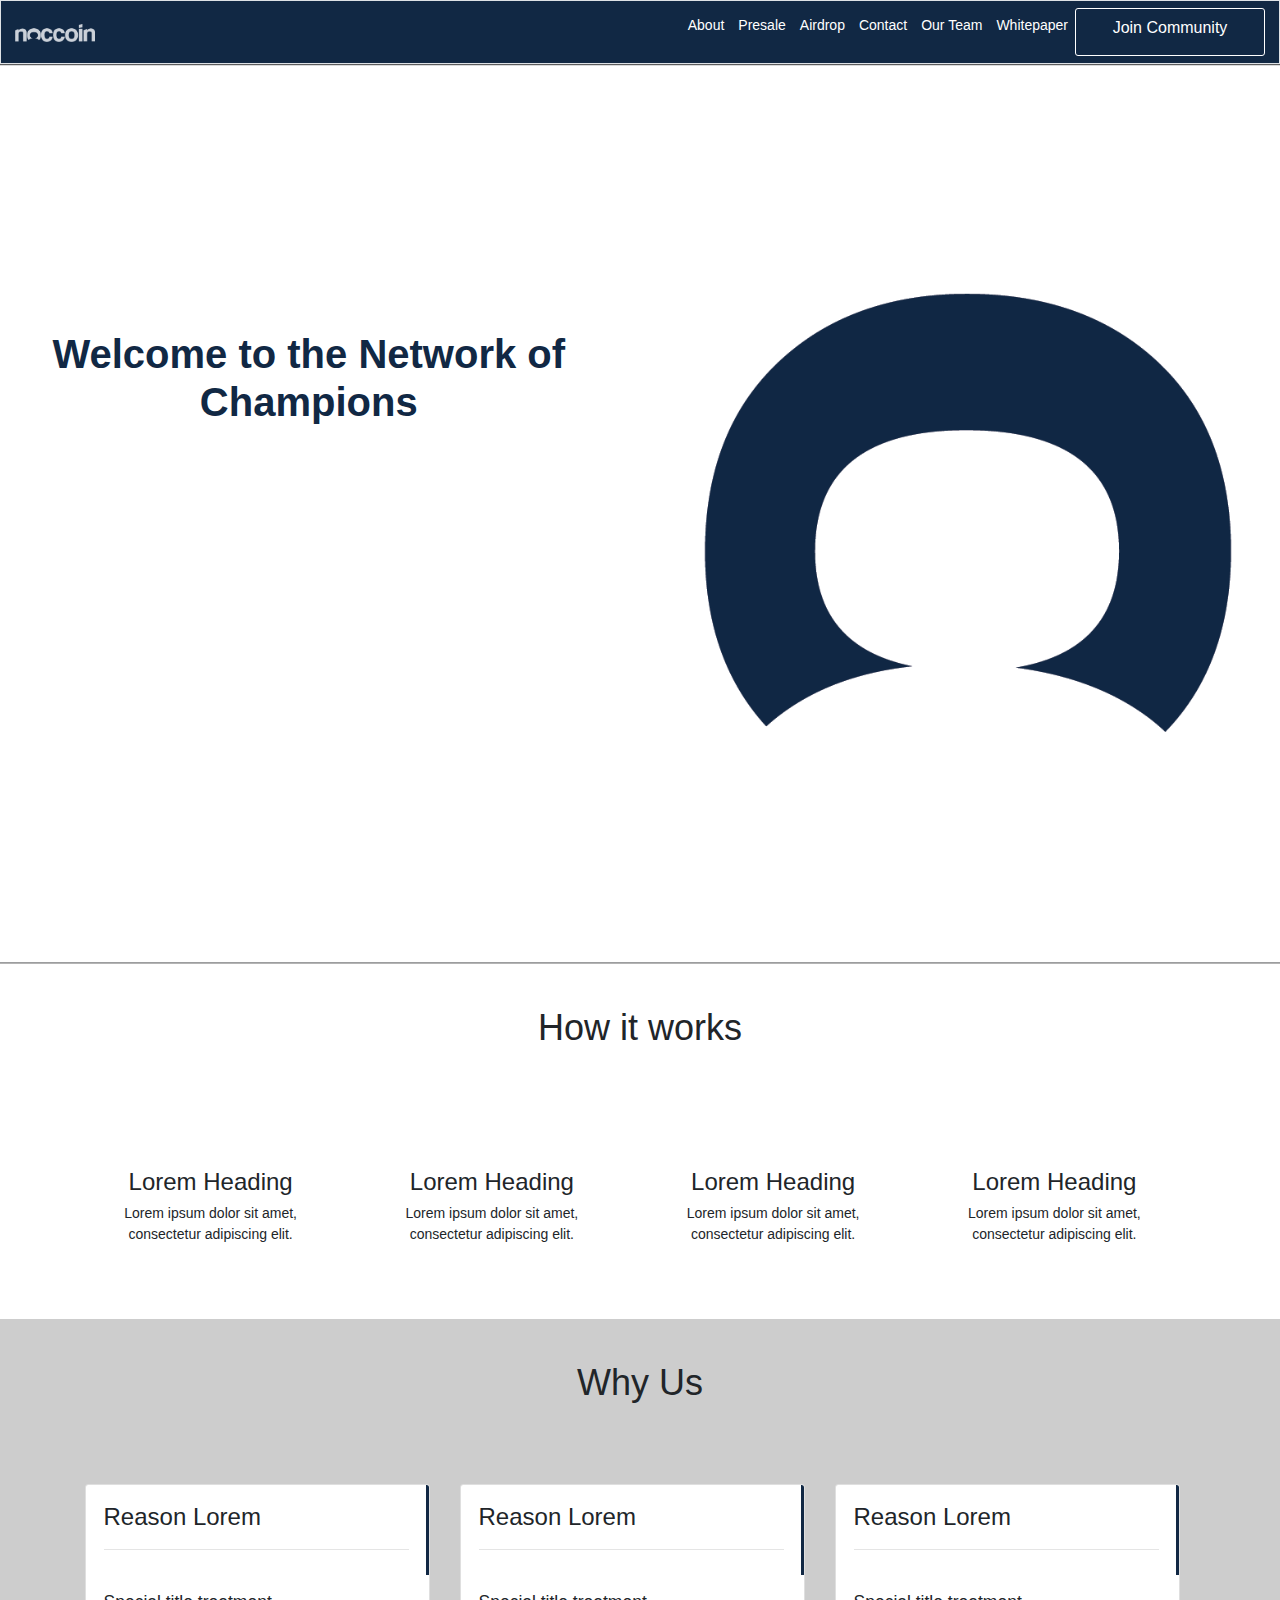
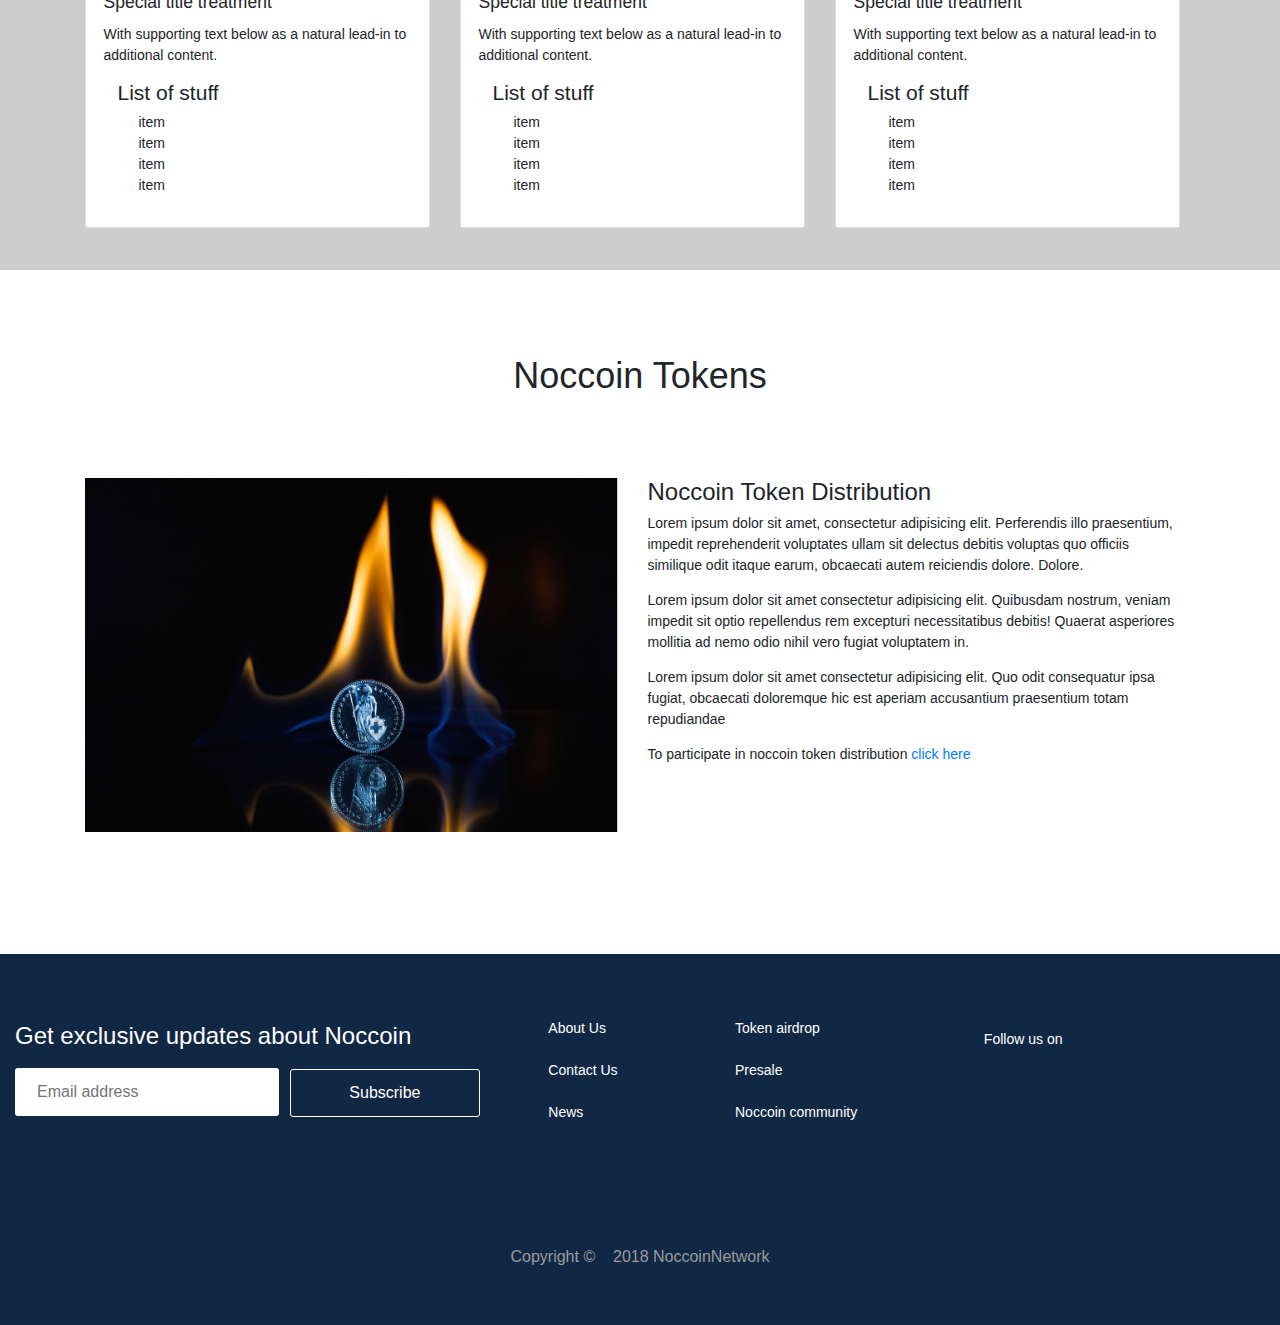
==== commit 81d81452: "add whitepaper" ====
--- a/index.html
+++ b/index.html
@@ -44,6 +44,9 @@
                         <a href="team.html" class="nav-link text-white">Our Team</a>
                     </li>
                     <li class="nav-item">
+                        <a class="nav-link text-white" target="_blank" href="assets/pdf/Whitepaper_noccoin.pdf">Whitepaper</a>
+                    </li>
+                    <li class="nav-item">
                         <a class="nav-link btn btn-large bg-black text-white white-bd" href="https://t.me/joinchat/FpZ5JUn57MQWHUMlklxXyw">Join Community</a>
                     </li>
                 </ul>
@@ -212,7 +215,7 @@
                     <div class="row mr-0">
                         <div class="col-lg-6">
                             <div class="bd-right-grey">
-                                <img src="assets/images/about-banner-2.png" class="w-100" alt="">
+                                <img src="assets/images/small-img.jpeg" class="w-100" alt="">
                             </div>
                         </div>
                         <div class="col-lg-6">
--- a/assets/css/main.css
+++ b/assets/css/main.css
@@ -1,386 +1 @@
-/*
-* stylesheet for noccoin
-*  import all partials
-*/
-/* line 1, C:/Users/Baron2Oxide/Desktop/noccoin-website/assets/sass/_base.scss */
-* {
-  margin: 0;
-  padding: 0;
-  box-sizing: border-box;
-}
-
-/* line 6, C:/Users/Baron2Oxide/Desktop/noccoin-website/assets/sass/_base.scss */
-html, body {
-  font-family: "Tajawal", sans-serif;
-  font-size: 14px;
-  font-weight: normal;
-  width: 100%;
-  background: #FFF;
-}
-
-/* line 13, C:/Users/Baron2Oxide/Desktop/noccoin-website/assets/sass/_base.scss */
-body {
-  font-family: 'Work Sans', sans-serif !important;
-}
-
-/* line 17, C:/Users/Baron2Oxide/Desktop/noccoin-website/assets/sass/_base.scss */
-.f-12 {
-  font-size: 12px;
-}
-
-/* line 18, C:/Users/Baron2Oxide/Desktop/noccoin-website/assets/sass/_base.scss */
-.f-14 {
-  font-size: 14px;
-}
-
-/* line 19, C:/Users/Baron2Oxide/Desktop/noccoin-website/assets/sass/_base.scss */
-.f-16 {
-  font-size: 16px;
-}
-
-/* line 20, C:/Users/Baron2Oxide/Desktop/noccoin-website/assets/sass/_base.scss */
-.f-24 {
-  font-size: 24px;
-}
-
-/* line 21, C:/Users/Baron2Oxide/Desktop/noccoin-website/assets/sass/_base.scss */
-.f-36 {
-  font-size: 36px;
-}
-
-/* line 22, C:/Users/Baron2Oxide/Desktop/noccoin-website/assets/sass/_base.scss */
-.f-40 {
-  font-size: 40px;
-}
-
-/* line 23, C:/Users/Baron2Oxide/Desktop/noccoin-website/assets/sass/_base.scss */
-.f-58 {
-  font-size: 58px;
-}
-
-/* line 25, C:/Users/Baron2Oxide/Desktop/noccoin-website/assets/sass/_base.scss */
-.fw-700 {
-  font-weight: 700;
-}
-
-/* line 28, C:/Users/Baron2Oxide/Desktop/noccoin-website/assets/sass/_base.scss */
-.bg-grey {
-  background: #cdcdcd;
-}
-
-/* line 29, C:/Users/Baron2Oxide/Desktop/noccoin-website/assets/sass/_base.scss */
-.bg-black {
-  background: #112844;
-}
-
-/* line 30, C:/Users/Baron2Oxide/Desktop/noccoin-website/assets/sass/_base.scss */
-.brand-color {
-  color: #112844;
-}
-
-/* line 31, C:/Users/Baron2Oxide/Desktop/noccoin-website/assets/sass/_base.scss */
-.bg-white {
-  background: #fff;
-}
-
-/* line 32, C:/Users/Baron2Oxide/Desktop/noccoin-website/assets/sass/_base.scss */
-.grey-sd {
-  color: #9b9b9b;
-}
-
-/* line 33, C:/Users/Baron2Oxide/Desktop/noccoin-website/assets/sass/_base.scss */
-.grey-bd {
-  border: 1px solid #cdcdcd;
-}
-
-/* line 34, C:/Users/Baron2Oxide/Desktop/noccoin-website/assets/sass/_base.scss */
-.br-30 {
-  border-radius: 30px !important;
-}
-
-/* line 35, C:/Users/Baron2Oxide/Desktop/noccoin-website/assets/sass/_base.scss */
-.bd-right-grey {
-  border-right: 1px solid #cdcdcd;
-}
-
-/* line 36, C:/Users/Baron2Oxide/Desktop/noccoin-website/assets/sass/_base.scss */
-.white-bd {
-  border: 1px solid #fff;
-}
-
-/* line 37, C:/Users/Baron2Oxide/Desktop/noccoin-website/assets/sass/_base.scss */
-.bd-right-blk {
-  border-right: 3px solid #112844 !important;
-}
-
-/* line 38, C:/Users/Baron2Oxide/Desktop/noccoin-website/assets/sass/_base.scss */
-.pull-left {
-  float: left;
-}
-
-/* line 39, C:/Users/Baron2Oxide/Desktop/noccoin-website/assets/sass/_base.scss */
-.pull-right {
-  float: right;
-}
-
-/* line 40, C:/Users/Baron2Oxide/Desktop/noccoin-website/assets/sass/_base.scss */
-.list-none {
-  list-style-type: none;
-}
-
-/* line 41, C:/Users/Baron2Oxide/Desktop/noccoin-website/assets/sass/_base.scss */
-.no-decor {
-  text-decoration: none;
-}
-
-/* line 42, C:/Users/Baron2Oxide/Desktop/noccoin-website/assets/sass/_base.scss */
-.no-decor:hover {
-  text-decoration: none;
-  color: #cdcdcd;
-}
-
-/* line 48, C:/Users/Baron2Oxide/Desktop/noccoin-website/assets/sass/_base.scss */
-.width-80 {
-  width: 80px;
-}
-
-/* line 49, C:/Users/Baron2Oxide/Desktop/noccoin-website/assets/sass/_base.scss */
-.width-300 {
-  width: 300px;
-}
-
-/* line 51, C:/Users/Baron2Oxide/Desktop/noccoin-website/assets/sass/_base.scss */
-.h-400 {
-  height: 400px !important;
-}
-
-/* line 55, C:/Users/Baron2Oxide/Desktop/noccoin-website/assets/sass/_base.scss */
-.pt-19r {
-  padding-top: 19rem;
-}
-
-@media (min-width: 768px) and (max-width: 991px) {
-  /* line 55, C:/Users/Baron2Oxide/Desktop/noccoin-website/assets/sass/_base.scss */
-  .pt-19r {
-    padding-top: 15rem;
-  }
-}
-
-@media (max-width: 575px) {
-  /* line 55, C:/Users/Baron2Oxide/Desktop/noccoin-website/assets/sass/_base.scss */
-  .pt-19r {
-    padding-top: 7rem;
-  }
-}
-
-/* line 66, C:/Users/Baron2Oxide/Desktop/noccoin-website/assets/sass/_base.scss */
-.mt-64 {
-  margin-top: 64px;
-}
-
-/* line 67, C:/Users/Baron2Oxide/Desktop/noccoin-website/assets/sass/_base.scss */
-.mt-80 {
-  margin-top: 80px;
-}
-
-/* line 68, C:/Users/Baron2Oxide/Desktop/noccoin-website/assets/sass/_base.scss */
-.mt-7e2 {
-  margin-top: 7.2rem;
-}
-
-@media (min-width: 768px) and (max-width: 991px) {
-  /* line 74, C:/Users/Baron2Oxide/Desktop/noccoin-website/assets/sass/_base.scss */
-  .welcome_inner-text h1 {
-    padding-right: 10em !important;
-  }
-}
-
-@media (max-width: 575px) {
-  /* line 81, C:/Users/Baron2Oxide/Desktop/noccoin-website/assets/sass/_base.scss */
-  .welcome_inner-text h1 {
-    line-height: 1.5em;
-  }
-}
-
-@media (min-width: 576px) and (max-width: 767px) {
-  /* line 86, C:/Users/Baron2Oxide/Desktop/noccoin-website/assets/sass/_base.scss */
-  .card {
-    margin-bottom: 1em;
-  }
-}
-
-@media (max-width: 575px) {
-  /* line 86, C:/Users/Baron2Oxide/Desktop/noccoin-website/assets/sass/_base.scss */
-  .card {
-    margin-bottom: 1em;
-  }
-}
-
-@media (max-width: 575px) {
-  /* line 95, C:/Users/Baron2Oxide/Desktop/noccoin-website/assets/sass/_base.scss */
-  .wrapper h3 {
-    text-align: center;
-    padding: 1em 0 0;
-  }
-}
-
-@media (max-width: 575px) {
-  /* line 102, C:/Users/Baron2Oxide/Desktop/noccoin-website/assets/sass/_base.scss */
-  .content {
-    padding: 1rem 1rem 0 2.5rem;
-  }
-}
-
-@media (max-width: 575px) {
-  /* line 107, C:/Users/Baron2Oxide/Desktop/noccoin-website/assets/sass/_base.scss */
-  .row {
-    margin-left: 0 !important;
-  }
-}
-
-/* line 112, C:/Users/Baron2Oxide/Desktop/noccoin-website/assets/sass/_base.scss */
-.msg-input {
-  width: 80%;
-  border: 2px solid #000;
-  height: 80px;
-  padding: 0 1em;
-}
-
-/* line 118, C:/Users/Baron2Oxide/Desktop/noccoin-website/assets/sass/_base.scss */
-.bs-dark {
-  border: 2px solid #eee;
-  box-shadow: 0px 1px 1px 2px #ededed;
-}
-
-@media (min-width: 768px) and (max-width: 991px) {
-  /* line 122, C:/Users/Baron2Oxide/Desktop/noccoin-website/assets/sass/_base.scss */
-  .presale-wrapper {
-    margin: 0 1em;
-    padding: 0 2em;
-  }
-}
-
-/* line 1, C:/Users/Baron2Oxide/Desktop/noccoin-website/assets/sass/_button.scss */
-.welcome-btn {
-  width: 250px;
-  height: 48px;
-  border-radius: 3px;
-  font-weight: 500;
-  font-size: 16px;
-  background: #112844;
-  color: #FFF;
-  border: 1px solid #FFF;
-}
-
-/* line 11, C:/Users/Baron2Oxide/Desktop/noccoin-website/assets/sass/_button.scss */
-.welcome-btn:hover {
-  outline: 0;
-  box-shadow: 3px 3px 0 #fff;
-  transform: translate(-3px, -3px);
-}
-
-/* line 17, C:/Users/Baron2Oxide/Desktop/noccoin-website/assets/sass/_button.scss */
-.sub-input {
-  width: 264px;
-  height: 48px;
-  border-radius: 3px;
-  background: #FFF;
-  padding: 12px 22px;
-  border: 2px solid #000;
-  font-size: 16px;
-}
-
-@media (max-width: 575px) {
-  /* line 17, C:/Users/Baron2Oxide/Desktop/noccoin-website/assets/sass/_button.scss */
-  .sub-input {
-    margin-bottom: 1em;
-  }
-}
-
-/* line 29, C:/Users/Baron2Oxide/Desktop/noccoin-website/assets/sass/_button.scss */
-.sub-input:focus {
-  outline: 0;
-  box-shadow: 0px 0 4px 4px #6176ab;
-  border: 1px solid #6176ab !important;
-}
-
-/* line 34, C:/Users/Baron2Oxide/Desktop/noccoin-website/assets/sass/_button.scss */
-.btn-large {
-  width: 190px;
-  height: 48px;
-  border-radius: 3px;
-  font-weight: 500;
-  font-size: 16px;
-  background: #112844;
-  color: #FFF;
-  border: 1px solid #FFF;
-}
-
-@media (max-width: 575px) {
-  /* line 34, C:/Users/Baron2Oxide/Desktop/noccoin-website/assets/sass/_button.scss */
-  .btn-large {
-    width: 264px;
-    margin-left: 0 !important;
-  }
-}
-
-/* line 48, C:/Users/Baron2Oxide/Desktop/noccoin-website/assets/sass/_button.scss */
-.btn-nav {
-  background: transparent;
-}
-
-/* line 51, C:/Users/Baron2Oxide/Desktop/noccoin-website/assets/sass/_button.scss */
-.btn-nav:hover {
-  background: transparent;
-}
-
-/* line 54, C:/Users/Baron2Oxide/Desktop/noccoin-website/assets/sass/_button.scss */
-.btn:hover {
-  outline: 0;
-  box-shadow: 3px 3px 0 #fff;
-  transform: translate(-3px, -3px);
-}
-
-/* line 59, C:/Users/Baron2Oxide/Desktop/noccoin-website/assets/sass/_button.scss */
-.btn-large:hover {
-  outline: 0;
-  box-shadow: 3px 3px 0 #fff;
-  transform: translate(-3px, -3px);
-}
-
-@media (min-width: 576px) and (max-width: 767px) {
-  /* line 65, C:/Users/Baron2Oxide/Desktop/noccoin-website/assets/sass/_button.scss */
-  .presale-btn {
-    width: 200px;
-  }
-}
-
-@media (max-width: 575px) {
-  /* line 65, C:/Users/Baron2Oxide/Desktop/noccoin-website/assets/sass/_button.scss */
-  .presale-btn {
-    width: 200px;
-  }
-}
-
-@media (max-width: 575px) {
-  /* line 73, C:/Users/Baron2Oxide/Desktop/noccoin-website/assets/sass/_button.scss */
-  .contact-btn {
-    margin-bottom: 1em;
-  }
-}
-
-@media (max-width: 575px) {
-  /* line 79, C:/Users/Baron2Oxide/Desktop/noccoin-website/assets/sass/_button.scss */
-  .contact-input {
-    width: 90%;
-    margin: auto;
-  }
-}
-
-/* line 85, C:/Users/Baron2Oxide/Desktop/noccoin-website/assets/sass/_button.scss */
-#contact-msg {
-  width: 90%;
-  margin: auto;
-}
-
-/*# sourceMappingURL=../css/main.map */+*{margin:0;padding:0;box-sizing:border-box}html,body{font-family:"Tajawal", sans-serif;font-size:14px;font-weight:normal;width:100%;background:#fff}body{font-family:'Work Sans', sans-serif !important}.f-12{font-size:12px}.f-14{font-size:14px}.f-16{font-size:16px}.f-24{font-size:24px}.f-36{font-size:36px}.f-40{font-size:40px}.f-58{font-size:58px}.fw-700{font-weight:700}.bg-grey{background:#cdcdcd}.bg-black{background:#112844}.brand-color{color:#112844}.bg-white{background:#fff}.grey-sd{color:#9b9b9b}.grey-bd{border:1px solid #cdcdcd}.br-30{border-radius:30px !important}.bd-right-grey{border-right:1px solid #cdcdcd}.white-bd{border:1px solid #fff}.bd-right-blk{border-right:3px solid #112844 !important}.pull-left{float:left}.pull-right{float:right}.list-none{list-style-type:none}.no-decor{text-decoration:none}.no-decor:hover{text-decoration:none;color:#cdcdcd}.width-80{width:80px}.width-300{width:300px}.h-400{height:400px !important}.pt-19r{padding-top:19rem}@media (min-width: 768px) and (max-width: 991px){.pt-19r{padding-top:15rem}}@media (max-width: 575px){.pt-19r{padding-top:7rem}}.mt-64{margin-top:64px}.mt-80{margin-top:80px}.mt-7e2{margin-top:7.2rem}@media (min-width: 768px) and (max-width: 991px){.welcome_inner-text h1{padding-right:10em !important}}@media (max-width: 575px){.welcome_inner-text h1{line-height:1.5em}}@media (min-width: 576px) and (max-width: 767px){.card{margin-bottom:1em}}@media (max-width: 575px){.card{margin-bottom:1em}}@media (max-width: 575px){.wrapper h3{text-align:center;padding:1em 0 0}}@media (max-width: 575px){.content{padding:1rem 1rem 0 2.5rem}}@media (max-width: 575px){.row{margin-left:0 !important}}.msg-input{width:80%;border:2px solid #000;height:80px;padding:0 1em}.bs-dark{border:2px solid #eee;box-shadow:0px 1px 1px 2px #ededed}@media (min-width: 768px) and (max-width: 991px){.presale-wrapper{margin:0 1em;padding:0 2em}}.welcome-btn{width:250px;height:48px;border-radius:3px;font-weight:500;font-size:16px;background:#112844;color:#fff;border:1px solid #fff}.welcome-btn:hover{outline:0;box-shadow:3px 3px 0 #fff;transform:translate(-3px, -3px)}.sub-input{width:264px;height:48px;border-radius:3px;background:#fff;padding:12px 22px;border:2px solid #000;font-size:16px}@media (max-width: 575px){.sub-input{margin-bottom:1em}}.sub-input:focus{outline:0;box-shadow:0px 0 4px 4px #6176ab;border:1px solid #6176ab !important}.btn-large{width:190px;height:48px;border-radius:3px;font-weight:500;font-size:16px;background:#112844;color:#fff;border:1px solid #fff}@media (max-width: 575px){.btn-large{width:264px;margin-left:0 !important}}.btn-nav{background:transparent}.btn-nav:hover{background:transparent}.btn:hover{outline:0;box-shadow:3px 3px 0 #fff;transform:translate(-3px, -3px)}.btn-large:hover{outline:0;box-shadow:3px 3px 0 #fff;transform:translate(-3px, -3px)}@media (min-width: 576px) and (max-width: 767px){.presale-btn{width:200px}}@media (max-width: 575px){.presale-btn{width:200px}}@media (max-width: 575px){.contact-btn{margin-bottom:1em}}@media (max-width: 575px){.contact-input{width:90%;margin:auto}}#contact-msg{width:90%;margin:auto}
